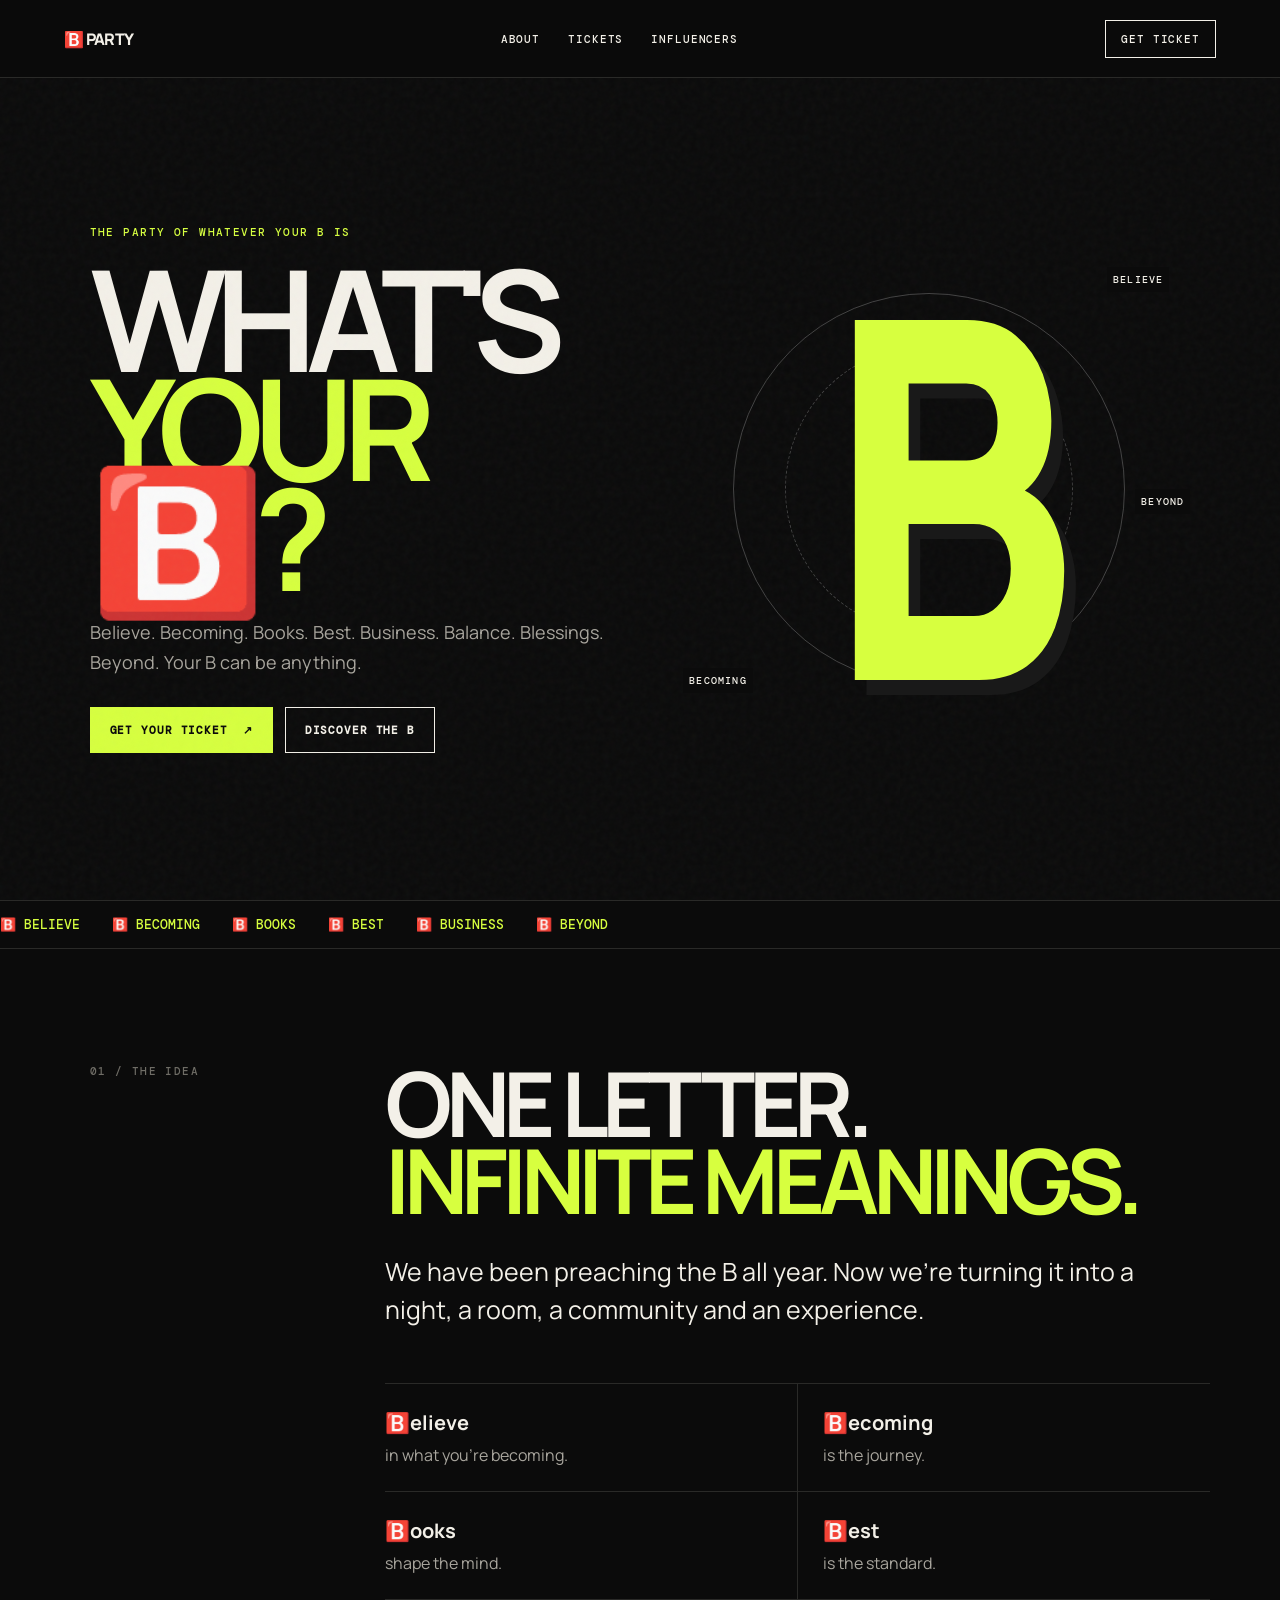
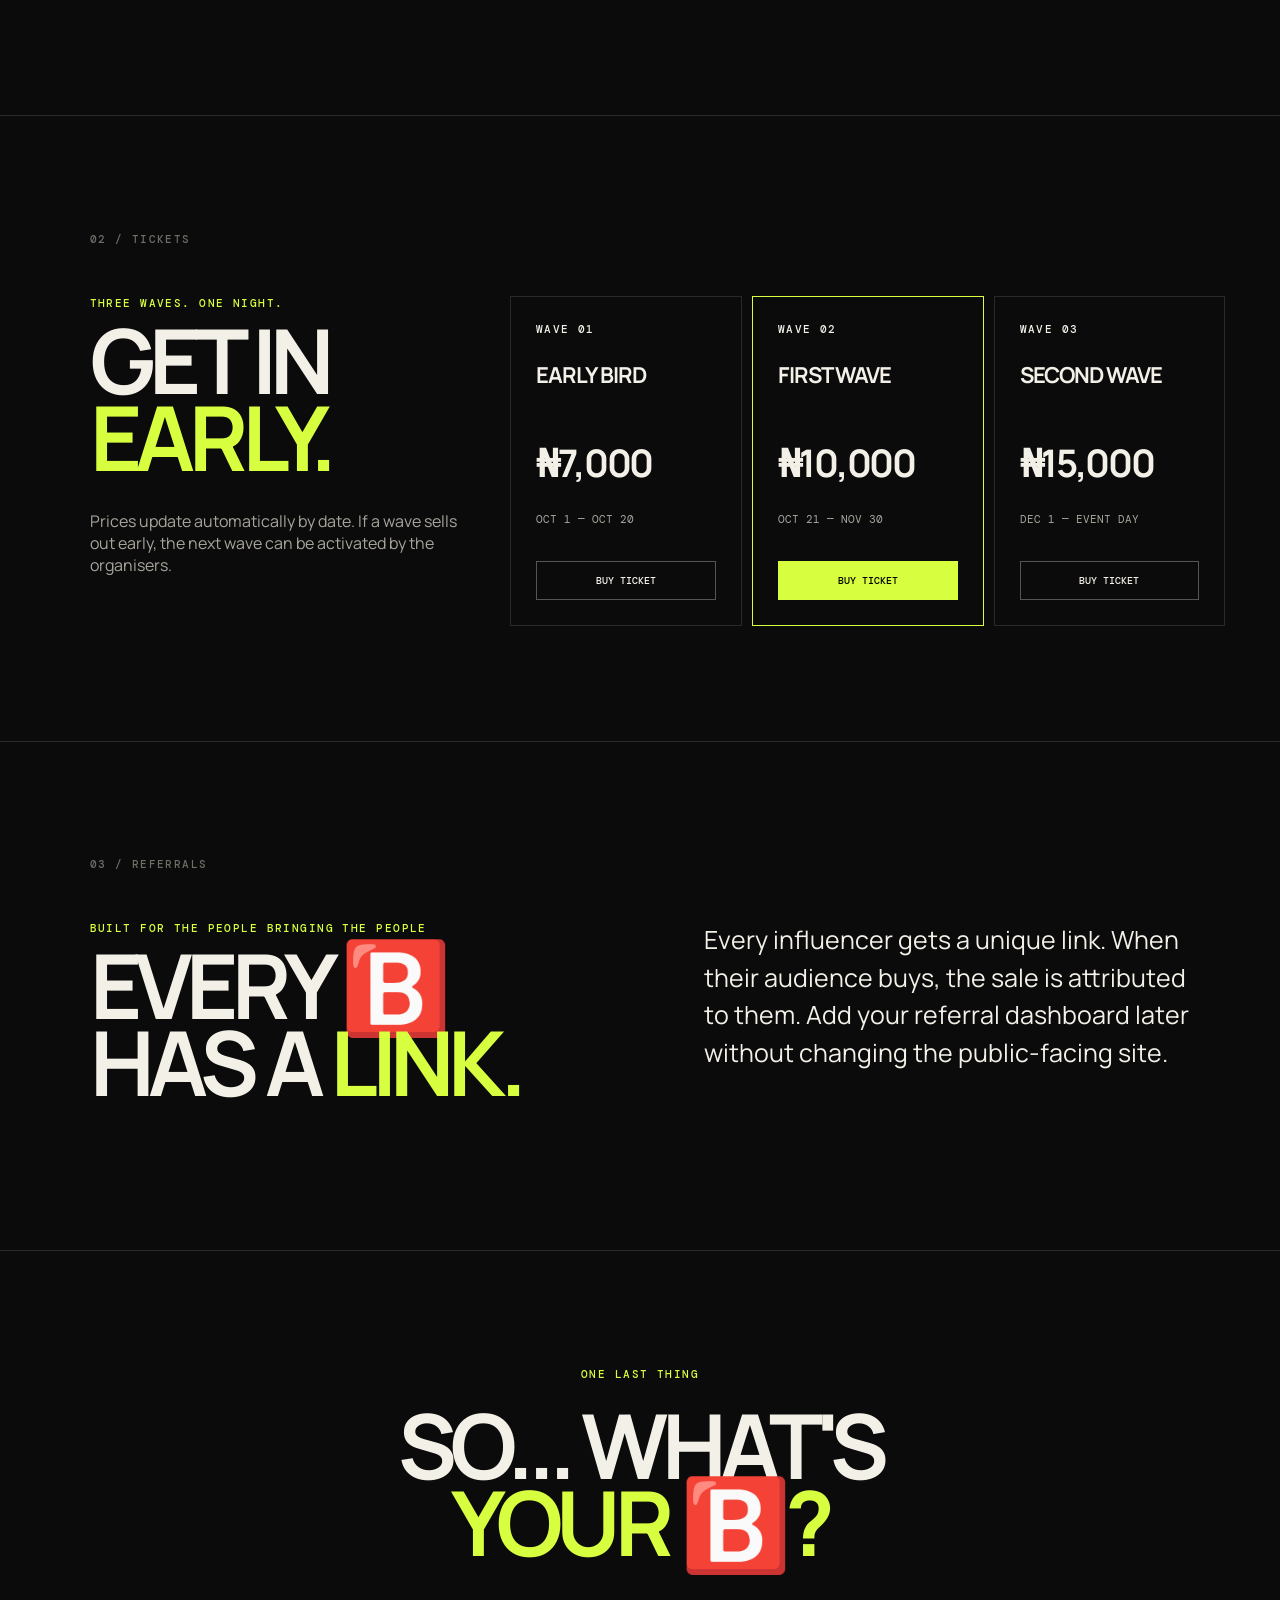
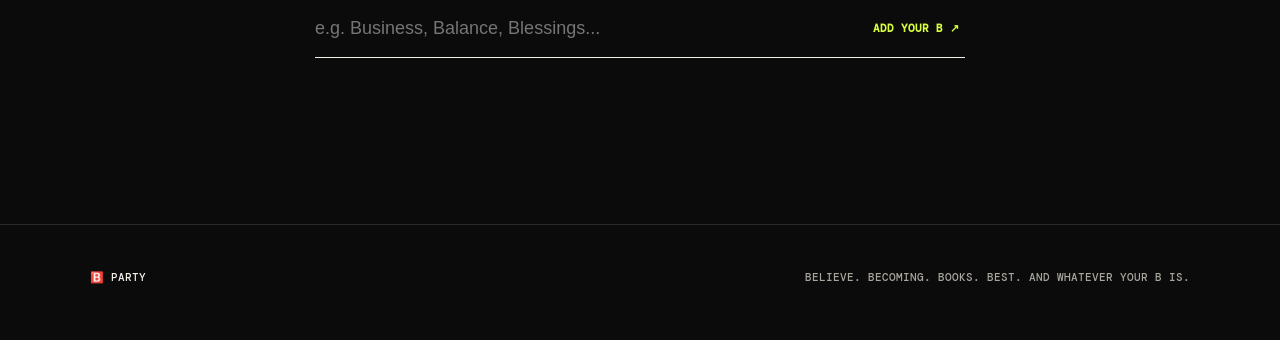
==== index.html @ b795b4f3 "Add files via upload" ====
<!doctype html>
<html lang="en">
<head>
  <meta charset="UTF-8" />
  <meta name="viewport" content="width=device-width, initial-scale=1.0" />
  <meta name="description" content="B Party — Believe. Becoming. Books. Best. Whatever your B is, this is your party." />
  <title>B PARTY — What's Your B?</title>
  <link rel="preconnect" href="https://fonts.googleapis.com">
  <link rel="preconnect" href="https://fonts.gstatic.com" crossorigin>
  <link href="https://fonts.googleapis.com/css2?family=DM+Mono:wght@400;500&family=Manrope:wght@400;500;600;700;800&display=swap" rel="stylesheet">
  <link rel="stylesheet" href="styles.css" />
</head>
<body>
  <div class="noise"></div>
  <header class="nav">
    <a class="brand" href="#top">🅱️ PARTY</a>
    <nav>
      <a href="#about">ABOUT</a>
      <a href="#tickets">TICKETS</a>
      <a href="#influencers">INFLUENCERS</a>
    </nav>
    <a class="nav-cta" href="#tickets">GET TICKET</a>
  </header>

  <main id="top">
    <section class="hero">
      <div class="hero-copy">
        <p class="eyebrow">THE PARTY OF WHATEVER YOUR B IS</p>
        <h1>WHAT'S<br><span>YOUR 🅱️?</span></h1>
        <p class="hero-text">Believe. Becoming. Books. Best. Business. Balance. Blessings. Beyond. Your B can be anything.</p>
        <div class="hero-actions">
          <a class="button primary" href="#tickets">GET YOUR TICKET <span>↗</span></a>
          <a class="button ghost" href="#about">DISCOVER THE B</a>
        </div>
      </div>
      <div class="hero-b">
        <div class="b-ring ring-one"></div><div class="b-ring ring-two"></div>
        <div class="giant-b">B</div>
        <div class="orbit orbit-one">BELIEVE</div>
        <div class="orbit orbit-two">BECOMING</div>
        <div class="orbit orbit-three">BEYOND</div>
      </div>
    </section>

    <section class="ticker"><div>🅱️ BELIEVE&nbsp;&nbsp;&nbsp; 🅱️ BECOMING&nbsp;&nbsp;&nbsp; 🅱️ BOOKS&nbsp;&nbsp;&nbsp; 🅱️ BEST&nbsp;&nbsp;&nbsp; 🅱️ BUSINESS&nbsp;&nbsp;&nbsp; 🅱️ BEYOND&nbsp;&nbsp;&nbsp;</div></section>

    <section class="about section" id="about">
      <div class="section-label">01 / THE IDEA</div>
      <div>
        <h2>ONE LETTER.<br><em>INFINITE MEANINGS.</em></h2>
        <p class="lead">We have been preaching the B all year. Now we're turning it into a night, a room, a community and an experience.</p>
        <div class="b-grid">
          <div><strong>🅱️elieve</strong><span>in what you're becoming.</span></div>
          <div><strong>🅱️ecoming</strong><span>is the journey.</span></div>
          <div><strong>🅱️ooks</strong><span>shape the mind.</span></div>
          <div><strong>🅱️est</strong><span>is the standard.</span></div>
        </div>
      </div>
    </section>

    <section class="tickets section" id="tickets">
      <div class="section-label">02 / TICKETS</div>
      <div class="ticket-wrap">
        <div>
          <p class="eyebrow">THREE WAVES. ONE NIGHT.</p>
          <h2>GET IN<br><em>EARLY.</em></h2>
          <p class="muted">Prices update automatically by date. If a wave sells out early, the next wave can be activated by the organisers.</p>
        </div>
        <div class="ticket-cards">
          <article class="ticket-card" data-wave="early">
            <span class="wave">WAVE 01</span><h3>EARLY BIRD</h3><div class="price">₦7,000</div><p>OCT 1 — OCT 20</p><button class="buy-btn" data-price="7000" data-type="Early Bird">BUY TICKET</button>
          </article>
          <article class="ticket-card active" data-wave="first">
            <span class="wave">WAVE 02</span><h3>FIRST WAVE</h3><div class="price">₦10,000</div><p>OCT 21 — NOV 30</p><button class="buy-btn" data-price="10000" data-type="First Wave">BUY TICKET</button>
          </article>
          <article class="ticket-card" data-wave="second">
            <span class="wave">WAVE 03</span><h3>SECOND WAVE</h3><div class="price">₦15,000</div><p>DEC 1 — EVENT DAY</p><button class="buy-btn" data-price="15000" data-type="Second Wave">BUY TICKET</button>
          </article>
        </div>
      </div>
    </section>

    <section class="referral section" id="influencers">
      <div class="section-label">03 / REFERRALS</div>
      <div class="referral-box">
        <div><p class="eyebrow">BUILT FOR THE PEOPLE BRINGING THE PEOPLE</p><h2>EVERY 🅱️<br>HAS A <em>LINK.</em></h2></div>
        <p class="lead">Every influencer gets a unique link. When their audience buys, the sale is attributed to them. Add your referral dashboard later without changing the public-facing site.</p>
      </div>
    </section>

    <section class="question section">
      <p class="eyebrow">ONE LAST THING</p>
      <h2>SO... WHAT'S<br><em>YOUR 🅱️?</em></h2>
      <div class="b-input"><input id="yourB" maxlength="40" placeholder="e.g. Business, Balance, Blessings..." /><button id="saveB">ADD YOUR B ↗</button></div>
      <p id="bSaved" class="saved"></p>
    </section>
  </main>

  <footer><div>🅱️ PARTY</div><p>BELIEVE. BECOMING. BOOKS. BEST. AND WHATEVER YOUR B IS.</p></footer>

  <dialog id="checkoutModal">
    <form method="dialog" id="checkoutForm">
      <button class="close" value="cancel">×</button>
      <p class="eyebrow">YOUR TICKET</p><h2 id="selectedType">FIRST WAVE</h2><div class="modal-price" id="selectedPrice">₦10,000</div>
      <label>FULL NAME<input id="buyerName" required /></label>
      <label>EMAIL<input id="buyerEmail" type="email" required /></label>
      <label>PHONE<input id="buyerPhone" required /></label>
      <label>QUANTITY<input id="quantity" type="number" min="1" max="10" value="1" required /></label>
      <button class="button primary pay" type="submit">CONTINUE TO PAYSTACK ↗</button>
      <small>Payments are processed securely by Paystack. Replace the public key in <code>script.js</code> before going live.</small>
    </form>
  </dialog>

  <script src="https://js.paystack.co/v2/inline.js"></script>
  <script src="config.js"></script>
<script src="script.js"></script>
</body>
</html>
---- styles.css ----
:root{--bg:#0b0b0b;--fg:#f3f0e8;--muted:#a8a59d;--line:#2a2a28;--accent:#d7ff3f;--paper:#ece8dc}*{box-sizing:border-box}html{scroll-behavior:smooth}body{margin:0;background:var(--bg);color:var(--fg);font-family:Manrope,Arial,sans-serif}.noise{position:fixed;inset:0;pointer-events:none;opacity:.035;background-image:url("data:image/svg+xml,%3Csvg viewBox='0 0 180 180' xmlns='http://www.w3.org/2000/svg'%3E%3Cfilter id='n'%3E%3CfeTurbulence type='fractalNoise' baseFrequency='.8' numOctaves='4' stitchTiles='stitch'/%3E%3C/filter%3E%3Crect width='100%25' height='100%25' filter='url(%23n)'/%3E%3C/svg%3E")}.nav{height:78px;border-bottom:1px solid var(--line);display:flex;align-items:center;justify-content:space-between;padding:0 5vw;position:sticky;top:0;background:rgba(11,11,11,.9);backdrop-filter:blur(12px);z-index:20}.brand{font-weight:800;color:var(--fg);text-decoration:none;letter-spacing:-.04em}.nav nav{display:flex;gap:28px}.nav nav a,.nav-cta{font:500 11px 'DM Mono',monospace;color:var(--fg);text-decoration:none;letter-spacing:.08em}.nav-cta{border:1px solid var(--fg);padding:11px 15px}.hero{min-height:calc(100vh - 78px);display:grid;grid-template-columns:1.05fr .95fr;align-items:center;padding:6vw 7vw;overflow:hidden}.eyebrow,.section-label,.wave{font:500 11px 'DM Mono',monospace;letter-spacing:.13em}.eyebrow{color:var(--accent)}h1,h2,h3,p{margin-top:0}h1{font-size:clamp(70px,11vw,180px);line-height:.78;letter-spacing:-.08em;margin:25px 0}.hero h1 span,h2 em{font-style:normal;color:var(--accent)}.hero-text{max-width:560px;color:var(--muted);font-size:18px;line-height:1.65}.hero-actions{display:flex;gap:12px;margin-top:30px}.button{display:inline-flex;justify-content:center;align-items:center;gap:15px;padding:15px 19px;text-decoration:none;border:1px solid var(--fg);font:600 11px 'DM Mono',monospace;letter-spacing:.08em;cursor:pointer}.primary{background:var(--accent);color:#090909;border-color:var(--accent)}.ghost{color:var(--fg)}.hero-b{height:600px;position:relative;display:grid;place-items:center}.giant-b{font-size:min(45vw,500px);font-weight:800;line-height:1;letter-spacing:-.12em;color:var(--accent);transform:scaleX(.78);text-shadow:15px 15px 0 #191919}.b-ring{position:absolute;border:1px solid #444;border-radius:50%;width:75%;aspect-ratio:1}.ring-two{width:55%;border-style:dashed}.orbit{position:absolute;font:500 10px 'DM Mono',monospace;letter-spacing:.12em;background:var(--bg);padding:6px}.orbit-one{top:13%;right:4%}.orbit-two{bottom:16%;left:3%}.orbit-three{top:50%;right:0}.ticker{overflow:hidden;border-block:1px solid var(--line);white-space:nowrap;padding:15px 0;color:var(--accent);font:500 13px 'DM Mono',monospace}.ticker div{display:inline-block;animation:marquee 22s linear infinite}@keyframes marquee{to{transform:translateX(-50%)}}.section{padding:9vw 7vw;border-bottom:1px solid var(--line)}.section-label{color:#6f6d66}.about{display:grid;grid-template-columns:25% 75%;gap:20px}.about h2,.ticket-wrap h2,.referral h2,.question h2{font-size:clamp(48px,7vw,105px);line-height:.86;letter-spacing:-.07em;margin:0 0 35px}.lead{font-size:clamp(18px,2vw,25px);line-height:1.5;max-width:780px}.b-grid{display:grid;grid-template-columns:repeat(2,1fr);border-top:1px solid var(--line);margin-top:55px}.b-grid div{padding:25px 0;border-bottom:1px solid var(--line);display:flex;flex-direction:column;gap:8px}.b-grid div:nth-child(odd){border-right:1px solid var(--line);padding-right:25px}.b-grid div:nth-child(even){padding-left:25px}.b-grid strong{font-size:20px}.b-grid span,.muted{color:var(--muted)}.ticket-wrap{display:grid;grid-template-columns:35% 65%;gap:35px;margin-top:50px}.ticket-cards{display:grid;grid-template-columns:repeat(3,1fr);gap:10px}.ticket-card{border:1px solid var(--line);padding:25px;min-height:330px;display:flex;flex-direction:column;justify-content:space-between}.ticket-card.active{border-color:var(--accent)}.ticket-card h3{font-size:22px;letter-spacing:-.04em}.price{font-size:38px;font-weight:700;letter-spacing:-.06em}.ticket-card p{color:var(--muted);font:11px 'DM Mono',monospace}.buy-btn{background:transparent;color:var(--fg);border:1px solid #555;padding:12px;cursor:pointer;font:500 10px 'DM Mono',monospace}.ticket-card.active .buy-btn{background:var(--accent);color:#000;border-color:var(--accent)}.referral-box{display:grid;grid-template-columns:1fr 1fr;gap:10vw;margin-top:50px}.question{text-align:center}.question h2{margin-top:25px}.b-input{display:flex;max-width:650px;margin:40px auto 0;border-bottom:1px solid var(--fg)}.b-input input{flex:1;background:transparent;border:0;color:var(--fg);padding:18px 0;font-size:18px;outline:0}.b-input button{background:none;border:0;color:var(--accent);font:600 11px 'DM Mono',monospace;cursor:pointer}.saved{color:var(--accent);min-height:20px;margin-top:15px}footer{padding:45px 7vw;display:flex;justify-content:space-between;font:500 11px 'DM Mono',monospace;color:var(--muted)}footer div{color:var(--fg)}dialog{background:#111;color:var(--fg);border:1px solid #444;width:min(500px,92vw);padding:0}dialog::backdrop{background:rgba(0,0,0,.8)}dialog form{padding:35px;display:flex;flex-direction:column;gap:15px;position:relative}dialog h2{font-size:35px;margin:0}.modal-price{color:var(--accent);font-size:30px;font-weight:700;margin-bottom:10px}label{font:500 10px 'DM Mono',monospace;display:flex;flex-direction:column;gap:7px;color:var(--muted)}label input{background:#181818;border:1px solid #333;color:var(--fg);padding:13px;font:14px Manrope}.close{position:absolute;right:15px;top:12px;background:none;border:0;color:var(--fg);font-size:28px;cursor:pointer}.pay{width:100%;margin-top:5px}small{color:#777;line-height:1.5}code{color:#aaa}@media(max-width:900px){.nav nav{display:none}.hero{grid-template-columns:1fr;padding-top:10vw}.hero-b{height:400px;order:-1}.giant-b{font-size:300px}.about,.ticket-wrap,.referral-box{grid-template-columns:1fr}.ticket-cards{grid-template-columns:1fr}.ticket-card{min-height:250px}.section{padding:18vw 7vw}.b-grid{grid-template-columns:1fr}.b-grid div:nth-child(odd){border-right:0;padding-right:0}.b-grid div:nth-child(even){padding-left:0}.b-input{flex-direction:column;border-bottom:0;gap:10px}.b-input input{border-bottom:1px solid var(--fg)}footer{flex-direction:column;gap:15px}}
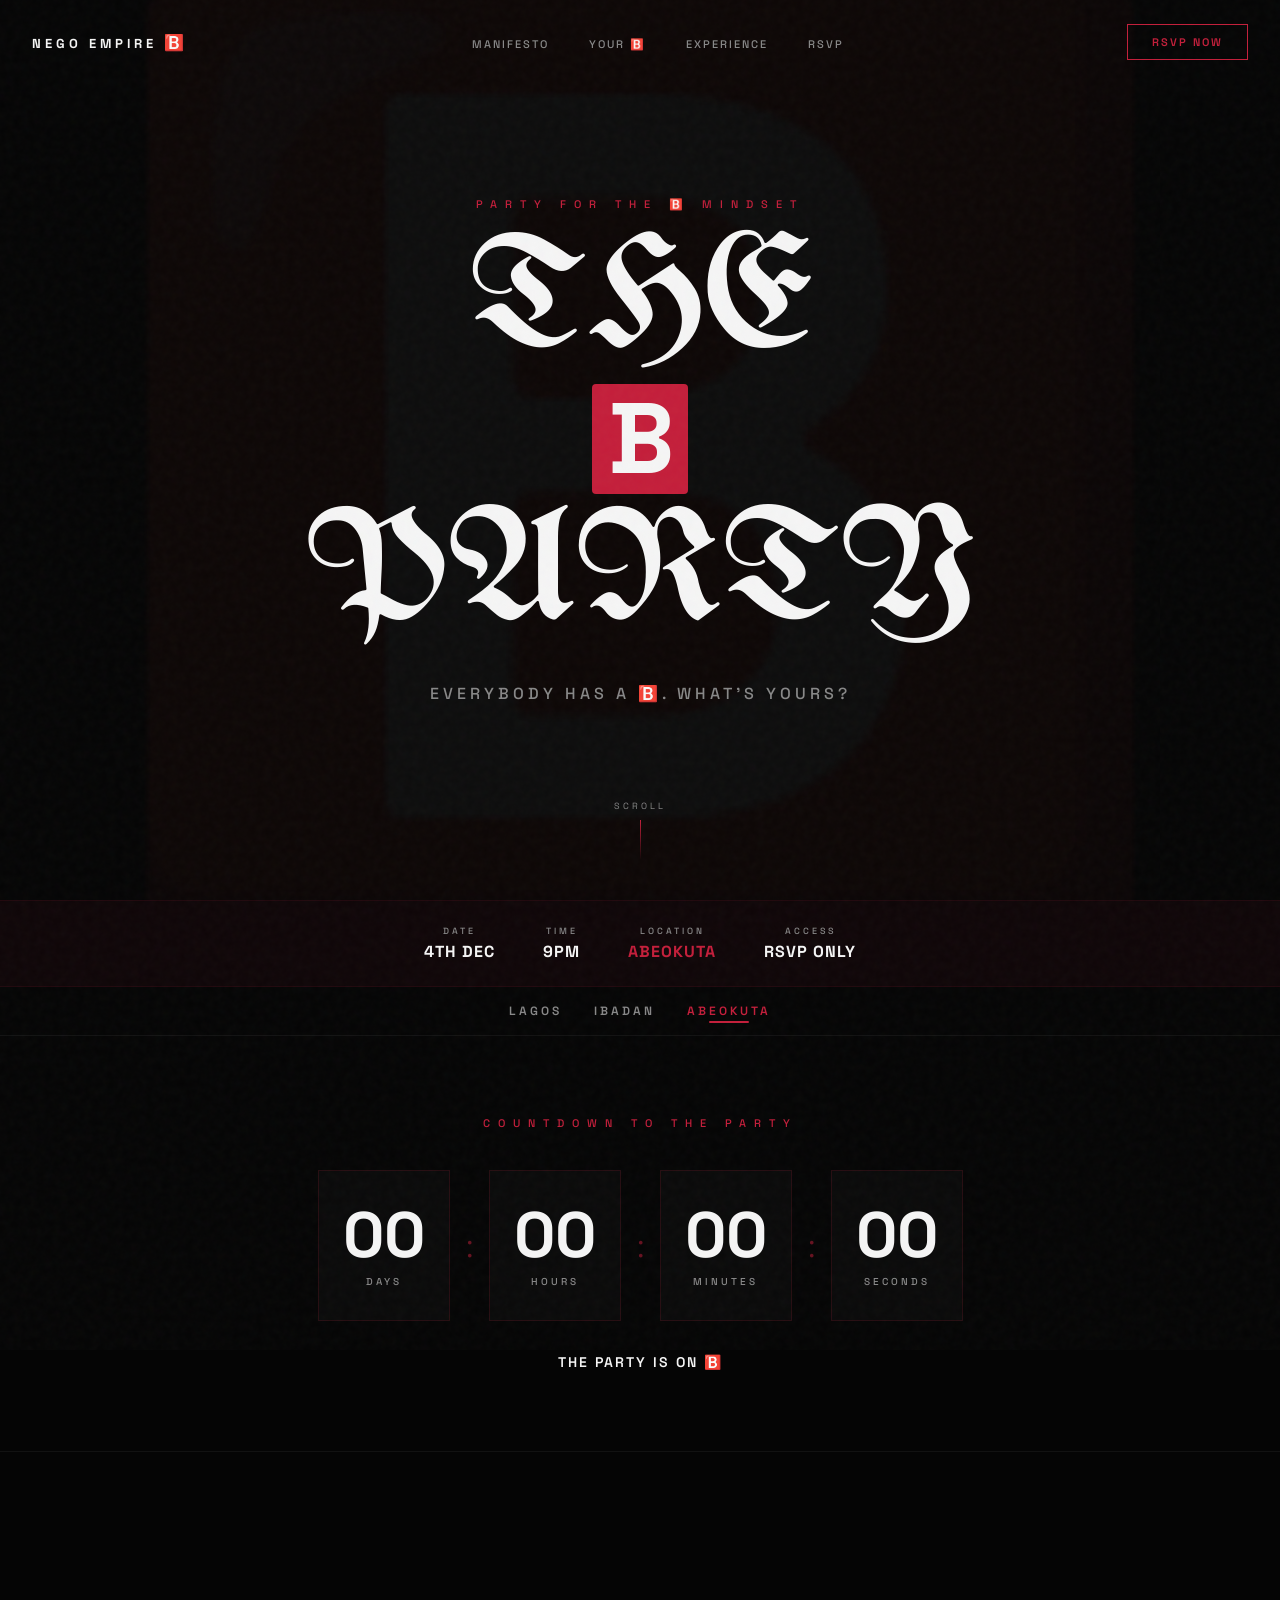
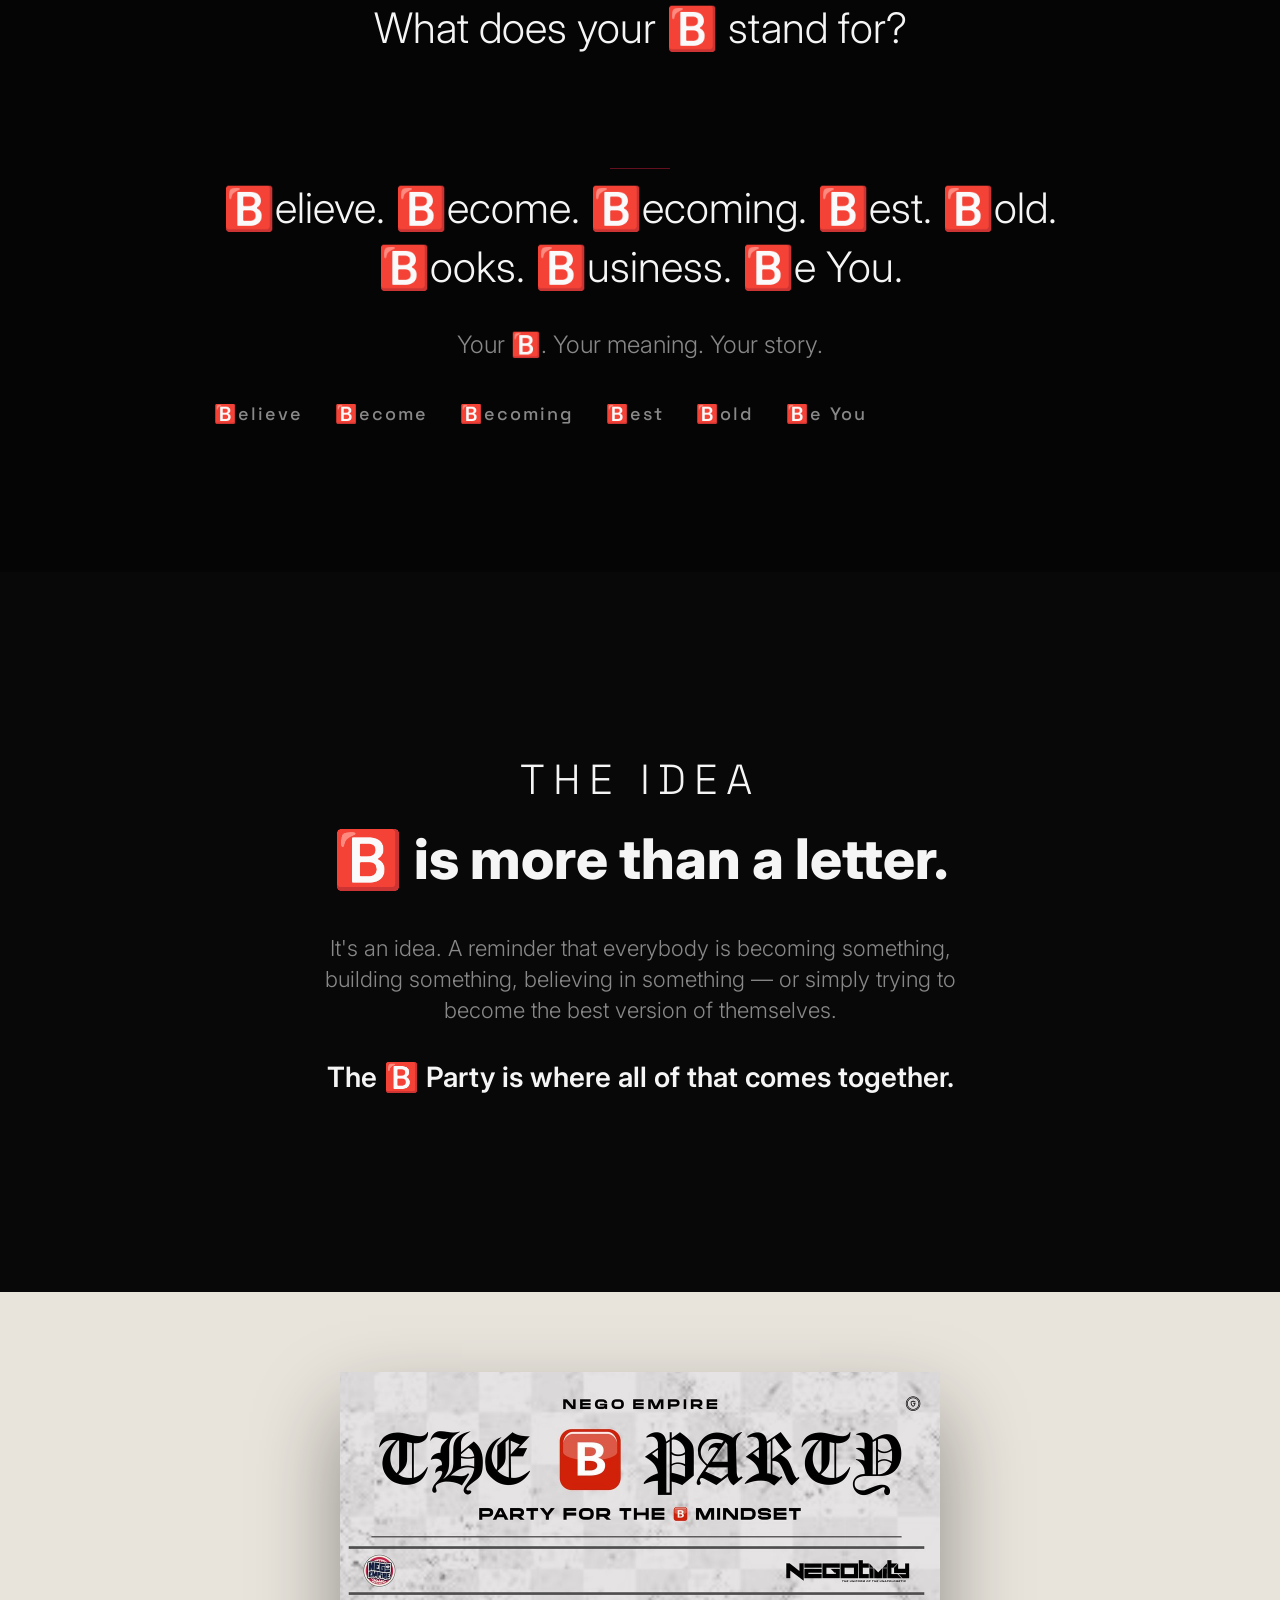
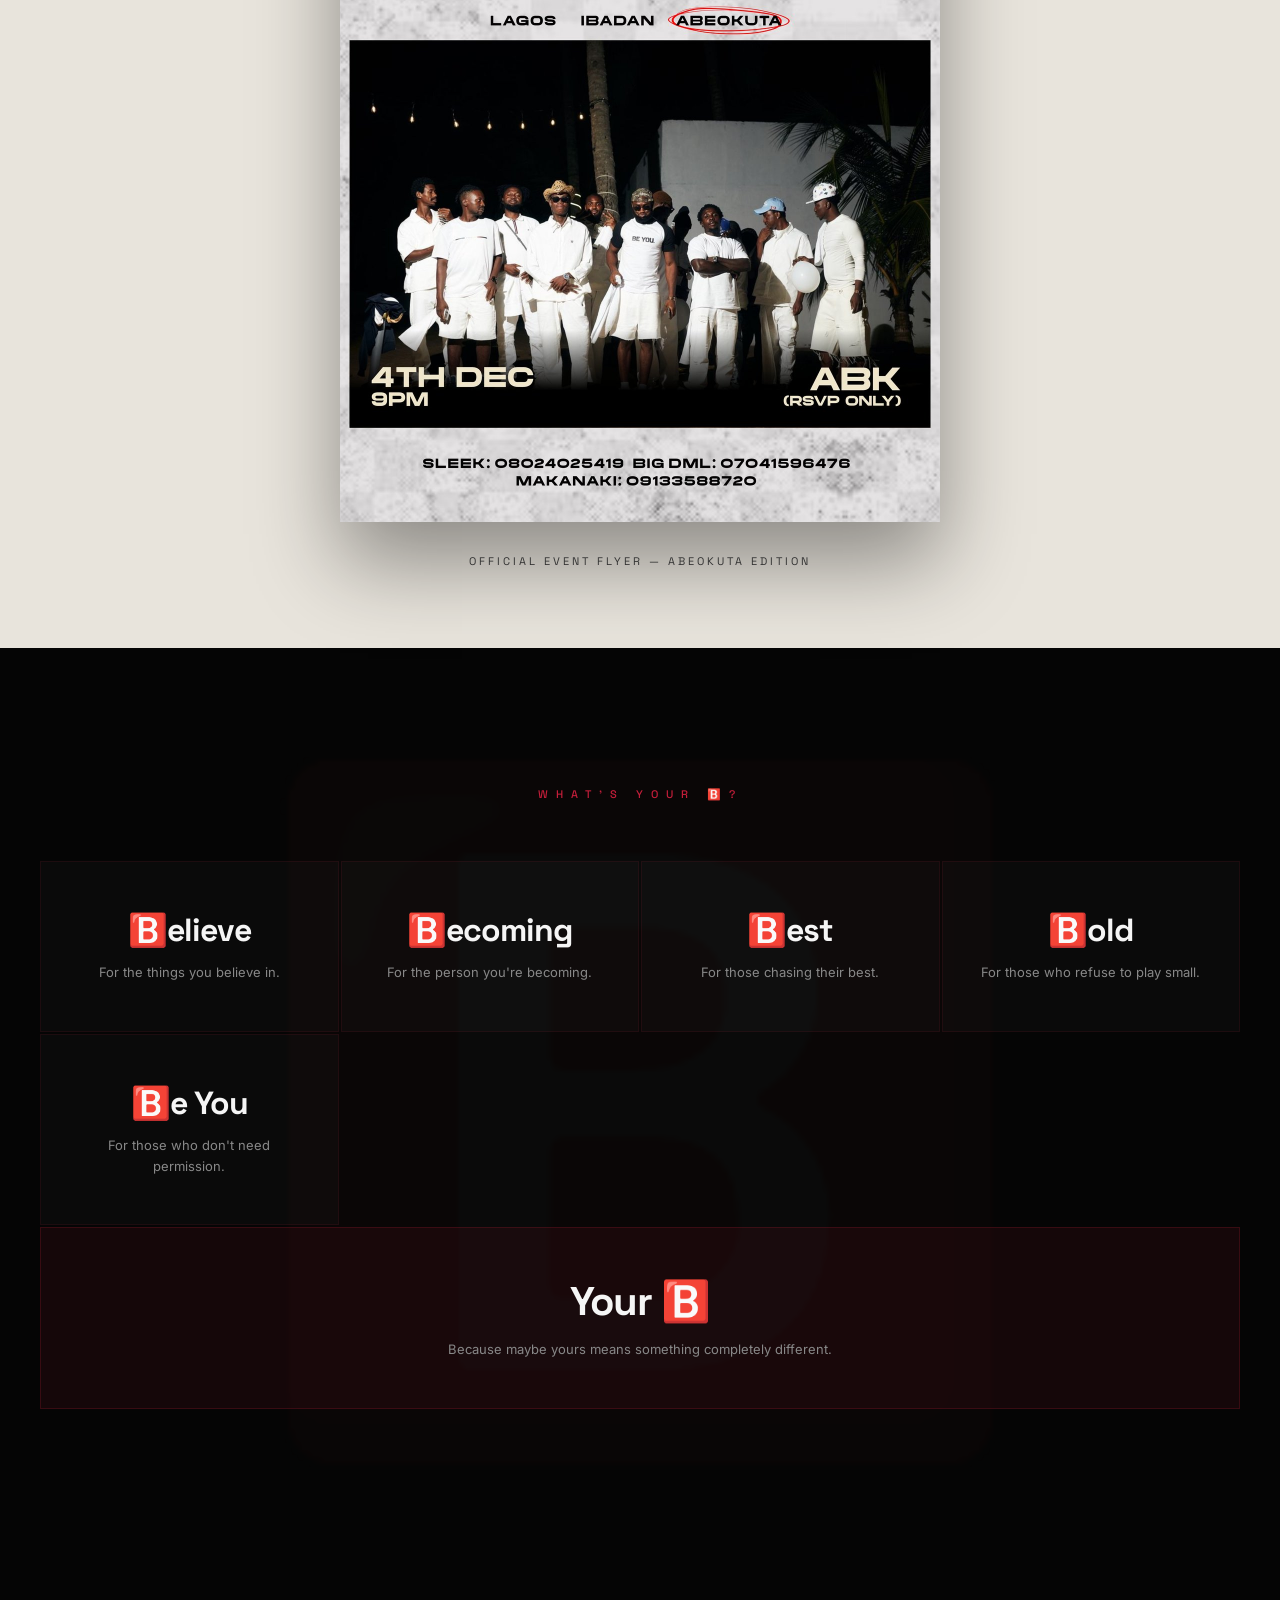
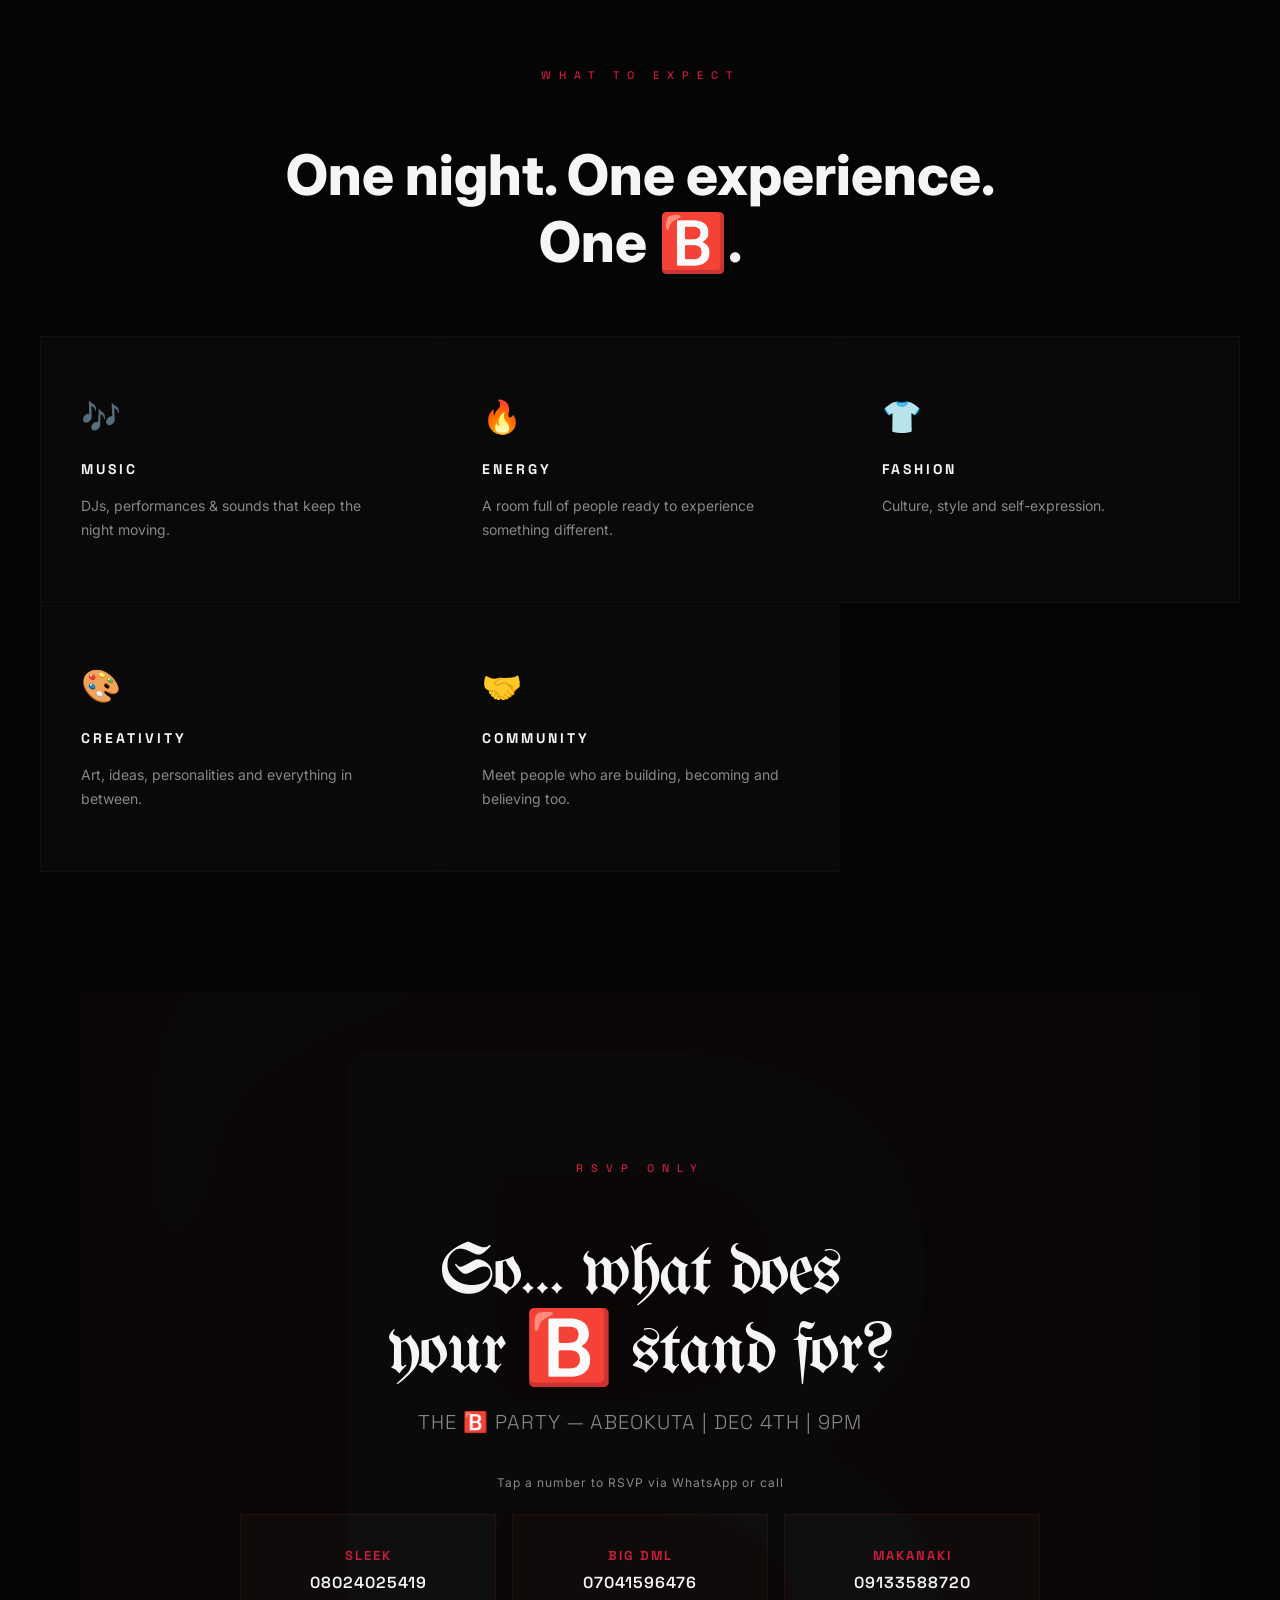
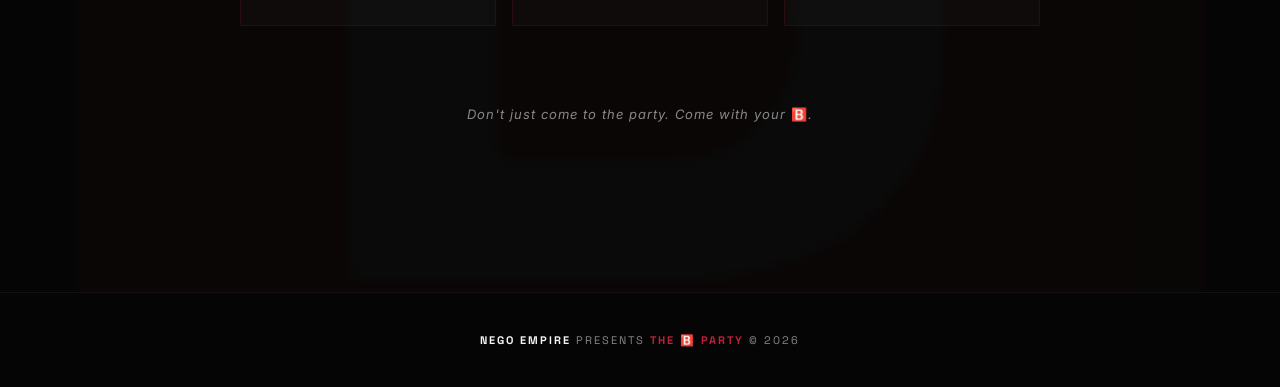
==== commit 8859e0d0: "Update print statement from 'Hello' to 'Goodbye'" ====
--- a/index.html
+++ b/index.html
@@ -1,118 +1,1148 @@
-<!doctype html>
+<!DOCTYPE html>
 <html lang="en">
 <head>
-  <meta charset="UTF-8" />
-  <meta name="viewport" content="width=device-width, initial-scale=1.0" />
-  <meta name="description" content="B Party — Believe. Becoming. Books. Best. Whatever your B is, this is your party." />
-  <title>B PARTY — What's Your B?</title>
-  <link rel="preconnect" href="https://fonts.googleapis.com">
-  <link rel="preconnect" href="https://fonts.gstatic.com" crossorigin>
-  <link href="https://fonts.googleapis.com/css2?family=DM+Mono:wght@400;500&family=Manrope:wght@400;500;600;700;800&display=swap" rel="stylesheet">
-  <link rel="stylesheet" href="styles.css" />
+<meta charset="UTF-8">
+<meta name="viewport" content="width=device-width, initial-scale=1.0">
+<title>THE 🅱️ PARTY — Abeokuta | Dec 4th</title>
+<link rel="preconnect" href="https://fonts.googleapis.com">
+<link rel="preconnect" href="https://fonts.gstatic.com" crossorigin>
+<link href="https://fonts.googleapis.com/css2?family=Inter:wght@300;400;500;600;700;800;900&family=Space+Grotesk:wght@400;500;600;700&family=UnifrakturMaguntia&display=swap" rel="stylesheet">
+<style>
+  :root {
+    --black: #050505;
+    --dark: #0a0a0a;
+    --red: #C41E3A;
+    --red-glow: rgba(196, 30, 58, 0.15);
+    --cream: #E8E4DC;
+    --white: #F5F5F5;
+    --gray: #888888;
+    --gray-dark: #333333;
+    --gold: #C9A96E;
+  }
+
+  * { margin: 0; padding: 0; box-sizing: border-box; }
+  html { scroll-behavior: smooth; }
+
+  body {
+    font-family: 'Inter', -apple-system, BlinkMacSystemFont, sans-serif;
+    background: var(--black);
+    color: var(--white);
+    overflow-x: hidden;
+    -webkit-font-smoothing: antialiased;
+  }
+
+  ::-webkit-scrollbar { width: 4px; }
+  ::-webkit-scrollbar-track { background: var(--black); }
+  ::-webkit-scrollbar-thumb { background: var(--red); border-radius: 2px; }
+
+  .gold { color: var(--gold); }
+  .red { color: var(--red); }
+  .text-center { text-align: center; }
+
+  /* Animations */
+  @keyframes fadeUp {
+    from { opacity: 0; transform: translateY(60px); }
+    to { opacity: 1; transform: translateY(0); }
+  }
+  @keyframes fadeIn {
+    from { opacity: 0; }
+    to { opacity: 1; }
+  }
+  @keyframes scaleIn {
+    from { opacity: 0; transform: scale(0.9); }
+    to { opacity: 1; transform: scale(1); }
+  }
+  @keyframes float {
+    0%, 100% { transform: translateY(0); }
+    50% { transform: translateY(-15px); }
+  }
+  @keyframes pulse {
+    0%, 100% { opacity: 0.4; }
+    50% { opacity: 0.9; }
+  }
+  @keyframes grain {
+    0%, 100% { transform: translate(0, 0); }
+    10% { transform: translate(-5%, -10%); }
+    20% { transform: translate(-15%, 5%); }
+    30% { transform: translate(7%, -25%); }
+    40% { transform: translate(-5%, 25%); }
+    50% { transform: translate(-15%, 10%); }
+    60% { transform: translate(15%, 0%); }
+    70% { transform: translate(0%, 15%); }
+    80% { transform: translate(3%, 35%); }
+    90% { transform: translate(-10%, 10%); }
+  }
+  @keyframes glow {
+    0%, 100% { box-shadow: 0 0 20px rgba(196, 30, 58, 0.2); }
+    50% { box-shadow: 0 0 40px rgba(196, 30, 58, 0.4); }
+  }
+  @keyframes tick {
+    0% { transform: translateY(0); opacity: 1; }
+    50% { transform: translateY(-4px); opacity: 0.7; }
+    100% { transform: translateY(0); opacity: 1; }
+  }
+
+  .reveal {
+    opacity: 0;
+    transform: translateY(50px);
+    transition: all 1s cubic-bezier(0.16, 1, 0.3, 1);
+  }
+  .reveal.active {
+    opacity: 1;
+    transform: translateY(0);
+  }
+  .reveal-delay-1 { transition-delay: 0.1s; }
+  .reveal-delay-2 { transition-delay: 0.2s; }
+  .reveal-delay-3 { transition-delay: 0.3s; }
+  .reveal-delay-4 { transition-delay: 0.4s; }
+  .reveal-delay-5 { transition-delay: 0.5s; }
+
+  /* Grain */
+  .grain {
+    position: fixed;
+    top: -50%; left: -50%; right: -50%; bottom: -50%;
+    width: 200%; height: 200%;
+    background: transparent url("data:image/svg+xml,%3Csvg viewBox='0 0 256 256' xmlns='http://www.w3.org/2000/svg'%3E%3Cfilter id='noise'%3E%3CfeTurbulence type='fractalNoise' baseFrequency='0.9' numOctaves='4' stitchTiles='stitch'/%3E%3C/filter%3E%3Crect width='100%25' height='100%25' filter='url(%23noise)' opacity='0.03'/%3E%3C/svg%3E");
+    animation: grain 8s steps(10) infinite;
+    pointer-events: none;
+    z-index: 9999;
+  }
+
+  /* Typography */
+  .font-blackletter {
+    font-family: 'UnifrakturMaguntia', serif;
+    font-weight: 400;
+  }
+  .font-grotesk {
+    font-family: 'Space Grotesk', sans-serif;
+  }
+
+  /* Nav */
+  nav {
+    position: fixed;
+    top: 0; left: 0; right: 0;
+    z-index: 100;
+    padding: 24px 32px;
+    display: flex;
+    justify-content: space-between;
+    align-items: center;
+    transition: all 0.4s ease;
+  }
+  nav.scrolled {
+    background: rgba(5, 5, 5, 0.9);
+    backdrop-filter: blur(20px);
+    -webkit-backdrop-filter: blur(20px);
+    padding: 16px 32px;
+  }
+  .nav-logo {
+    font-family: 'Space Grotesk', sans-serif;
+    font-size: 13px;
+    font-weight: 700;
+    letter-spacing: 4px;
+    color: var(--white);
+    text-decoration: none;
+  }
+  .nav-logo span {
+    color: var(--red);
+    font-size: 16px;
+  }
+  .nav-links {
+    display: flex;
+    gap: 40px;
+    list-style: none;
+  }
+  .nav-links a {
+    color: var(--gray);
+    text-decoration: none;
+    font-size: 11px;
+    font-weight: 500;
+    letter-spacing: 2px;
+    text-transform: uppercase;
+    transition: color 0.3s ease;
+    position: relative;
+    font-family: 'Space Grotesk', sans-serif;
+  }
+  .nav-links a::after {
+    content: '';
+    position: absolute;
+    bottom: -4px; left: 0;
+    width: 0; height: 1px;
+    background: var(--red);
+    transition: width 0.3s ease;
+  }
+  .nav-links a:hover { color: var(--white); }
+  .nav-links a:hover::after { width: 100%; }
+  .nav-cta {
+    background: transparent;
+    border: 1px solid var(--red);
+    color: var(--red);
+    padding: 10px 24px;
+    font-size: 11px;
+    font-weight: 600;
+    letter-spacing: 2px;
+    text-transform: uppercase;
+    cursor: pointer;
+    transition: all 0.3s ease;
+    text-decoration: none;
+    font-family: 'Space Grotesk', sans-serif;
+  }
+  .nav-cta:hover {
+    background: var(--red);
+    color: var(--white);
+  }
+
+  .menu-toggle {
+    display: none;
+    flex-direction: column;
+    gap: 5px;
+    cursor: pointer;
+    z-index: 101;
+  }
+  .menu-toggle span {
+    width: 24px; height: 1px;
+    background: var(--white);
+    transition: all 0.3s ease;
+  }
+  .menu-toggle.active span:nth-child(1) { transform: rotate(45deg) translate(4px, 4px); }
+  .menu-toggle.active span:nth-child(2) { opacity: 0; }
+  .menu-toggle.active span:nth-child(3) { transform: rotate(-45deg) translate(4px, -4px); }
+  .mobile-menu {
+    position: fixed;
+    top: 0; left: 0; right: 0; bottom: 0;
+    background: var(--black);
+    z-index: 99;
+    display: flex;
+    flex-direction: column;
+    justify-content: center;
+    align-items: center;
+    gap: 32px;
+    opacity: 0;
+    pointer-events: none;
+    transition: opacity 0.4s ease;
+  }
+  .mobile-menu.active {
+    opacity: 1;
+    pointer-events: all;
+  }
+  .mobile-menu a {
+    color: var(--white);
+    text-decoration: none;
+    font-size: 24px;
+    font-weight: 700;
+    letter-spacing: 4px;
+    text-transform: uppercase;
+    font-family: 'Space Grotesk', sans-serif;
+  }
+
+  /* Sections */
+  section { position: relative; width: 100%; }
+
+  /* HERO */
+  .hero {
+    min-height: 100vh;
+    display: flex;
+    flex-direction: column;
+    justify-content: center;
+    align-items: center;
+    text-align: center;
+    padding: 0 24px;
+    position: relative;
+    overflow: hidden;
+  }
+  .hero-bg-b {
+    position: absolute;
+    font-size: 70vw;
+    font-weight: 900;
+    color: rgba(196, 30, 58, 0.03);
+    line-height: 1;
+    user-select: none;
+    pointer-events: none;
+    animation: float 6s ease-in-out infinite;
+    font-family: 'Space Grotesk', sans-serif;
+  }
+  .hero-label {
+    font-family: 'Space Grotesk', sans-serif;
+    font-size: 11px;
+    font-weight: 500;
+    letter-spacing: 8px;
+    text-transform: uppercase;
+    color: var(--red);
+    margin-bottom: 24px;
+    animation: fadeUp 1s ease forwards;
+    animation-delay: 0.2s;
+    opacity: 0;
+  }
+  .hero-title {
+    font-size: clamp(56px, 14vw, 160px);
+    font-weight: 400;
+    line-height: 0.85;
+    letter-spacing: -2px;
+    margin-bottom: 8px;
+    animation: fadeUp 1s ease forwards;
+    animation-delay: 0.4s;
+    opacity: 0;
+  }
+  .hero-title .b-letter {
+    display: inline-block;
+    background: var(--red);
+    color: var(--white);
+    font-family: 'Space Grotesk', sans-serif;
+    font-weight: 700;
+    font-size: clamp(48px, 10vw, 100px);
+    padding: 0 16px;
+    line-height: 1.1;
+    border-radius: 4px;
+    animation: scaleIn 1.2s ease forwards, glow 3s ease-in-out infinite;
+    animation-delay: 0.6s, 1.5s;
+    opacity: 0;
+    vertical-align: middle;
+    margin: 0 8px;
+  }
+  .hero-sub {
+    font-family: 'Space Grotesk', sans-serif;
+    font-size: clamp(12px, 1.8vw, 16px);
+    font-weight: 500;
+    color: var(--gray);
+    margin-top: 32px;
+    letter-spacing: 4px;
+    text-transform: uppercase;
+    animation: fadeUp 1s ease forwards;
+    animation-delay: 0.9s;
+    opacity: 0;
+  }
+  .hero-scroll {
+    position: absolute;
+    bottom: 40px;
+    left: 50%;
+    transform: translateX(-50%);
+    display: flex;
+    flex-direction: column;
+    align-items: center;
+    gap: 8px;
+    animation: fadeIn 1s ease forwards;
+    animation-delay: 1.5s;
+    opacity: 0;
+  }
+  .hero-scroll span {
+    font-size: 9px;
+    letter-spacing: 3px;
+    text-transform: uppercase;
+    color: var(--gray);
+    font-family: 'Space Grotesk', sans-serif;
+  }
+  .hero-scroll-line {
+    width: 1px;
+    height: 40px;
+    background: linear-gradient(to bottom, var(--red), transparent);
+    animation: pulse 2s ease-in-out infinite;
+  }
+
+  /* COUNTDOWN */
+  .countdown-section {
+    padding: 80px 24px;
+    display: flex;
+    flex-direction: column;
+    align-items: center;
+    border-top: 1px solid rgba(255,255,255,0.05);
+    border-bottom: 1px solid rgba(255,255,255,0.05);
+  }
+  .countdown-label {
+    font-family: 'Space Grotesk', sans-serif;
+    font-size: 11px;
+    font-weight: 500;
+    letter-spacing: 8px;
+    text-transform: uppercase;
+    color: var(--red);
+    margin-bottom: 40px;
+  }
+  .countdown {
+    display: flex;
+    gap: 16px;
+    justify-content: center;
+    flex-wrap: wrap;
+  }
+  .countdown-box {
+    background: rgba(255,255,255,0.02);
+    border: 1px solid rgba(196, 30, 58, 0.15);
+    padding: 32px 24px;
+    min-width: 100px;
+    text-align: center;
+    transition: all 0.3s ease;
+  }
+  .countdown-box:hover {
+    border-color: rgba(196, 30, 58, 0.4);
+    background: rgba(196, 30, 58, 0.05);
+  }
+  .countdown-box .num {
+    font-family: 'Space Grotesk', sans-serif;
+    font-size: clamp(36px, 6vw, 64px);
+    font-weight: 700;
+    color: var(--white);
+    line-height: 1;
+    display: block;
+  }
+  .countdown-box .label {
+    font-family: 'Space Grotesk', sans-serif;
+    font-size: 10px;
+    font-weight: 500;
+    letter-spacing: 3px;
+    text-transform: uppercase;
+    color: var(--gray);
+    margin-top: 8px;
+    display: block;
+  }
+  .countdown-sep {
+    font-family: 'Space Grotesk', sans-serif;
+    font-size: 32px;
+    font-weight: 300;
+    color: var(--red);
+    align-self: center;
+    opacity: 0.5;
+  }
+  .countdown-date {
+    margin-top: 32px;
+    font-family: 'Space Grotesk', sans-serif;
+    font-size: 14px;
+    color: var(--gray);
+    letter-spacing: 2px;
+    text-transform: uppercase;
+  }
+  .countdown-date strong {
+    color: var(--white);
+    font-weight: 600;
+  }
+
+  /* EVENT DETAILS BAR */
+  .event-bar {
+    display: flex;
+    justify-content: center;
+    align-items: center;
+    gap: 48px;
+    padding: 24px;
+    background: rgba(196, 30, 58, 0.05);
+    border-top: 1px solid rgba(196, 30, 58, 0.1);
+    border-bottom: 1px solid rgba(196, 30, 58, 0.1);
+    flex-wrap: wrap;
+  }
+  .event-bar-item {
+    text-align: center;
+  }
+  .event-bar-item .eb-label {
+    font-family: 'Space Grotesk', sans-serif;
+    font-size: 9px;
+    font-weight: 500;
+    letter-spacing: 3px;
+    text-transform: uppercase;
+    color: var(--gray);
+    margin-bottom: 4px;
+  }
+  .event-bar-item .eb-value {
+    font-family: 'Space Grotesk', sans-serif;
+    font-size: 16px;
+    font-weight: 700;
+    color: var(--white);
+    letter-spacing: 1px;
+  }
+  .event-bar-item .eb-value.red { color: var(--red); }
+
+  /* MANIFESTO */
+  .manifesto {
+    min-height: 80vh;
+    display: flex;
+    flex-direction: column;
+    justify-content: center;
+    align-items: center;
+    padding: 120px 24px;
+    position: relative;
+  }
+  .manifesto-text {
+    max-width: 900px;
+    text-align: center;
+  }
+  .manifesto-text p {
+    font-size: clamp(20px, 4vw, 42px);
+    font-weight: 300;
+    line-height: 1.4;
+    color: var(--white);
+    margin-bottom: 16px;
+  }
+  .manifesto-text .highlight {
+    color: var(--red);
+    font-weight: 600;
+  }
+  .manifesto-divider {
+    width: 60px;
+    height: 1px;
+    background: var(--red);
+    margin: 60px auto;
+    opacity: 0.5;
+  }
+  .b-words {
+    display: flex;
+    flex-wrap: wrap;
+    justify-content: center;
+    gap: 16px 32px;
+    max-width: 700px;
+    margin-top: 40px;
+  }
+  .b-word {
+    font-family: 'Space Grotesk', sans-serif;
+    font-size: clamp(14px, 2vw, 18px);
+    font-weight: 500;
+    letter-spacing: 2px;
+    color: var(--gray);
+    transition: color 0.3s ease;
+  }
+  .b-word:hover { color: var(--red); }
+  .b-word span { color: var(--red); font-weight: 700; }
+
+  /* FLYER SECTION */
+  .flyer-section {
+    padding: 80px 24px;
+    display: flex;
+    justify-content: center;
+    align-items: center;
+    background: var(--cream);
+  }
+  .flyer-wrap {
+    max-width: 600px;
+    width: 100%;
+    position: relative;
+  }
+  .flyer-wrap img {
+    width: 100%;
+    height: auto;
+    display: block;
+    box-shadow: 0 40px 80px rgba(0,0,0,0.4);
+  }
+  .flyer-caption {
+    text-align: center;
+    margin-top: 32px;
+    font-family: 'Space Grotesk', sans-serif;
+    font-size: 11px;
+    letter-spacing: 3px;
+    text-transform: uppercase;
+    color: var(--gray-dark);
+  }
+
+  /* INTERACTIVE B */
+  .interactive-b {
+    min-height: 100vh;
+    display: flex;
+    flex-direction: column;
+    justify-content: center;
+    align-items: center;
+    padding: 120px 24px;
+    position: relative;
+    overflow: hidden;
+  }
+  .interactive-b::before {
+    content: '🅱️';
+    position: absolute;
+    font-size: 50vw;
+    opacity: 0.02;
+    font-weight: 900;
+    pointer-events: none;
+    user-select: none;
+  }
+  .section-label {
+    font-family: 'Space Grotesk', sans-serif;
+    font-size: 11px;
+    font-weight: 500;
+    letter-spacing: 8px;
+    text-transform: uppercase;
+    color: var(--red);
+    margin-bottom: 60px;
+  }
+  .b-grid {
+    display: grid;
+    grid-template-columns: repeat(auto-fit, minmax(280px, 1fr));
+    gap: 2px;
+    max-width: 1200px;
+    width: 100%;
+  }
+  .b-card {
+    background: rgba(255,255,255,0.02);
+    border: 1px solid rgba(196, 30, 58, 0.1);
+    padding: 48px 32px;
+    text-align: center;
+    cursor: pointer;
+    transition: all 0.4s cubic-bezier(0.16, 1, 0.3, 1);
+    position: relative;
+    overflow: hidden;
+  }
+  .b-card::before {
+    content: '';
+    position: absolute;
+    top: 0; left: 0; right: 0;
+    height: 2px;
+    background: var(--red);
+    transform: scaleX(0);
+    transition: transform 0.4s ease;
+  }
+  .b-card:hover {
+    background: rgba(196, 30, 58, 0.05);
+    border-color: rgba(196, 30, 58, 0.3);
+    transform: translateY(-4px);
+  }
+  .b-card:hover::before { transform: scaleX(1); }
+  .b-card h3 {
+    font-family: 'Space Grotesk', sans-serif;
+    font-size: clamp(24px, 3vw, 32px);
+    font-weight: 700;
+    margin-bottom: 12px;
+    letter-spacing: -1px;
+  }
+  .b-card h3 span { color: var(--red); }
+  .b-card p {
+    font-size: 13px;
+    color: var(--gray);
+    line-height: 1.6;
+    font-weight: 400;
+  }
+  .b-card.your-b {
+    grid-column: 1 / -1;
+    background: rgba(196, 30, 58, 0.08);
+    border-color: rgba(196, 30, 58, 0.2);
+  }
+  .b-card.your-b h3 { font-size: clamp(28px, 4vw, 40px); }
+
+  /* EXPERIENCE */
+  .experience {
+    min-height: 100vh;
+    padding: 120px 24px;
+    display: flex;
+    flex-direction: column;
+    justify-content: center;
+    align-items: center;
+  }
+  .exp-grid {
+    display: grid;
+    grid-template-columns: repeat(auto-fit, minmax(300px, 1fr));
+    gap: 2px;
+    max-width: 1200px;
+    width: 100%;
+    margin-top: 60px;
+  }
+  .exp-item {
+    padding: 60px 40px;
+    background: rgba(255,255,255,0.015);
+    border: 1px solid rgba(255,255,255,0.03);
+    transition: all 0.4s ease;
+  }
+  .exp-item:hover { background: rgba(255,255,255,0.03); }
+  .exp-icon {
+    font-size: 32px;
+    margin-bottom: 24px;
+    display: block;
+  }
+  .exp-item h4 {
+    font-family: 'Space Grotesk', sans-serif;
+    font-size: 14px;
+    font-weight: 700;
+    letter-spacing: 3px;
+    text-transform: uppercase;
+    margin-bottom: 16px;
+    color: var(--white);
+  }
+  .exp-item p {
+    font-size: 14px;
+    color: var(--gray);
+    line-height: 1.7;
+    font-weight: 400;
+  }
+
+  /* RSVP / CTA */
+  .cta {
+    min-height: 100vh;
+    display: flex;
+    flex-direction: column;
+    justify-content: center;
+    align-items: center;
+    padding: 120px 24px;
+    text-align: center;
+    position: relative;
+    overflow: hidden;
+  }
+  .cta-bg-b {
+    position: absolute;
+    font-size: 80vw;
+    font-weight: 900;
+    color: rgba(196, 30, 58, 0.02);
+    line-height: 1;
+    pointer-events: none;
+    user-select: none;
+  }
+  .cta h2 {
+    font-size: clamp(32px, 6vw, 72px);
+    font-weight: 400;
+    line-height: 1.1;
+    margin-bottom: 16px;
+    letter-spacing: -2px;
+  }
+  .cta h2 span { color: var(--red); }
+  .cta-sub {
+    font-family: 'Space Grotesk', sans-serif;
+    font-size: clamp(14px, 2vw, 20px);
+    color: var(--gray);
+    font-weight: 300;
+    margin-bottom: 40px;
+    letter-spacing: 1px;
+  }
+
+  /* RSVP Contacts */
+  .rsvp-grid {
+    display: grid;
+    grid-template-columns: repeat(auto-fit, minmax(220px, 1fr));
+    gap: 16px;
+    max-width: 800px;
+    width: 100%;
+    margin-bottom: 40px;
+  }
+  .rsvp-card {
+    background: rgba(255,255,255,0.02);
+    border: 1px solid rgba(196, 30, 58, 0.15);
+    padding: 32px 24px;
+    text-align: center;
+    transition: all 0.3s ease;
+    text-decoration: none;
+    color: var(--white);
+  }
+  .rsvp-card:hover {
+    background: rgba(196, 30, 58, 0.08);
+    border-color: var(--red);
+    transform: translateY(-2px);
+  }
+  .rsvp-card .rsvp-name {
+    font-family: 'Space Grotesk', sans-serif;
+    font-size: 13px;
+    font-weight: 700;
+    letter-spacing: 2px;
+    text-transform: uppercase;
+    color: var(--red);
+    margin-bottom: 8px;
+  }
+  .rsvp-card .rsvp-num {
+    font-family: 'Space Grotesk', sans-serif;
+    font-size: 16px;
+    font-weight: 600;
+    letter-spacing: 1px;
+  }
+  .rsvp-note {
+    font-size: 12px;
+    color: var(--gray);
+    margin-bottom: 24px;
+    letter-spacing: 1px;
+  }
+
+  .cta-tagline {
+    font-size: 13px;
+    color: var(--gray);
+    font-style: italic;
+    letter-spacing: 1px;
+    margin-top: 40px;
+  }
+  .cta-tagline span {
+    color: var(--red);
+    font-style: normal;
+    font-weight: 600;
+  }
+
+  /* Footer */
+  footer {
+    padding: 40px 32px;
+    text-align: center;
+    border-top: 1px solid rgba(255,255,255,0.05);
+  }
+  footer p {
+    font-family: 'Space Grotesk', sans-serif;
+    font-size: 11px;
+    color: var(--gray);
+    letter-spacing: 2px;
+    text-transform: uppercase;
+  }
+  footer .footer-b { color: var(--red); font-weight: 700; }
+  footer .footer-nego {
+    color: var(--white);
+    font-weight: 700;
+  }
+
+  /* Responsive */
+  @media (max-width: 768px) {
+    nav { padding: 20px 20px; }
+    .nav-links, .nav-cta { display: none; }
+    .menu-toggle { display: flex; }
+    .hero-title { line-height: 0.95; }
+    .hero-title .b-letter {
+      padding: 0 10px;
+      margin: 0 4px;
+    }
+    .b-grid { grid-template-columns: 1fr; }
+    .exp-grid { grid-template-columns: 1fr; }
+    .b-card.your-b { grid-column: 1; }
+    .countdown { gap: 8px; }
+    .countdown-box { padding: 20px 16px; min-width: 70px; }
+    .countdown-sep { display: none; }
+    .event-bar { gap: 24px; }
+    .rsvp-grid { grid-template-columns: 1fr; }
+  }
+
+  @media (min-width: 769px) {
+    .menu-toggle, .mobile-menu { display: none !important; }
+  }
+
+  /* Success message */
+  .success-msg {
+    display: none;
+    padding: 16px 24px;
+    background: rgba(196, 30, 58, 0.1);
+    border: 1px solid var(--red);
+    color: var(--red);
+    font-size: 13px;
+    letter-spacing: 1px;
+    margin-top: 16px;
+    font-family: 'Space Grotesk', sans-serif;
+  }
+  .success-msg.show {
+    display: block;
+    animation: fadeIn 0.5s ease;
+  }
+
+  /* Cities strip */
+  .cities-strip {
+    display: flex;
+    justify-content: center;
+    align-items: center;
+    gap: 32px;
+    padding: 16px;
+    flex-wrap: wrap;
+  }
+  .city {
+    font-family: 'Space Grotesk', sans-serif;
+    font-size: 12px;
+    font-weight: 600;
+    letter-spacing: 3px;
+    text-transform: uppercase;
+    color: var(--gray);
+    position: relative;
+  }
+  .city.active {
+    color: var(--red);
+  }
+  .city.active::after {
+    content: '';
+    position: absolute;
+    bottom: -4px;
+    left: 50%;
+    transform: translateX(-50%);
+    width: 40px;
+    height: 2px;
+    background: var(--red);
+    border-radius: 1px;
+  }
+</style>
+<base target="_blank">
 </head>
 <body>
-  <div class="noise"></div>
-  <header class="nav">
-    <a class="brand" href="#top">🅱️ PARTY</a>
-    <nav>
-      <a href="#about">ABOUT</a>
-      <a href="#tickets">TICKETS</a>
-      <a href="#influencers">INFLUENCERS</a>
-    </nav>
-    <a class="nav-cta" href="#tickets">GET TICKET</a>
-  </header>
-
-  <main id="top">
-    <section class="hero">
-      <div class="hero-copy">
-        <p class="eyebrow">THE PARTY OF WHATEVER YOUR B IS</p>
-        <h1>WHAT'S<br><span>YOUR 🅱️?</span></h1>
-        <p class="hero-text">Believe. Becoming. Books. Best. Business. Balance. Blessings. Beyond. Your B can be anything.</p>
-        <div class="hero-actions">
-          <a class="button primary" href="#tickets">GET YOUR TICKET <span>↗</span></a>
-          <a class="button ghost" href="#about">DISCOVER THE B</a>
-        </div>
-      </div>
-      <div class="hero-b">
-        <div class="b-ring ring-one"></div><div class="b-ring ring-two"></div>
-        <div class="giant-b">B</div>
-        <div class="orbit orbit-one">BELIEVE</div>
-        <div class="orbit orbit-two">BECOMING</div>
-        <div class="orbit orbit-three">BEYOND</div>
-      </div>
-    </section>
-
-    <section class="ticker"><div>🅱️ BELIEVE&nbsp;&nbsp;&nbsp; 🅱️ BECOMING&nbsp;&nbsp;&nbsp; 🅱️ BOOKS&nbsp;&nbsp;&nbsp; 🅱️ BEST&nbsp;&nbsp;&nbsp; 🅱️ BUSINESS&nbsp;&nbsp;&nbsp; 🅱️ BEYOND&nbsp;&nbsp;&nbsp;</div></section>
-
-    <section class="about section" id="about">
-      <div class="section-label">01 / THE IDEA</div>
-      <div>
-        <h2>ONE LETTER.<br><em>INFINITE MEANINGS.</em></h2>
-        <p class="lead">We have been preaching the B all year. Now we're turning it into a night, a room, a community and an experience.</p>
-        <div class="b-grid">
-          <div><strong>🅱️elieve</strong><span>in what you're becoming.</span></div>
-          <div><strong>🅱️ecoming</strong><span>is the journey.</span></div>
-          <div><strong>🅱️ooks</strong><span>shape the mind.</span></div>
-          <div><strong>🅱️est</strong><span>is the standard.</span></div>
-        </div>
-      </div>
-    </section>
-
-    <section class="tickets section" id="tickets">
-      <div class="section-label">02 / TICKETS</div>
-      <div class="ticket-wrap">
-        <div>
-          <p class="eyebrow">THREE WAVES. ONE NIGHT.</p>
-          <h2>GET IN<br><em>EARLY.</em></h2>
-          <p class="muted">Prices update automatically by date. If a wave sells out early, the next wave can be activated by the organisers.</p>
-        </div>
-        <div class="ticket-cards">
-          <article class="ticket-card" data-wave="early">
-            <span class="wave">WAVE 01</span><h3>EARLY BIRD</h3><div class="price">₦7,000</div><p>OCT 1 — OCT 20</p><button class="buy-btn" data-price="7000" data-type="Early Bird">BUY TICKET</button>
-          </article>
-          <article class="ticket-card active" data-wave="first">
-            <span class="wave">WAVE 02</span><h3>FIRST WAVE</h3><div class="price">₦10,000</div><p>OCT 21 — NOV 30</p><button class="buy-btn" data-price="10000" data-type="First Wave">BUY TICKET</button>
-          </article>
-          <article class="ticket-card" data-wave="second">
-            <span class="wave">WAVE 03</span><h3>SECOND WAVE</h3><div class="price">₦15,000</div><p>DEC 1 — EVENT DAY</p><button class="buy-btn" data-price="15000" data-type="Second Wave">BUY TICKET</button>
-          </article>
-        </div>
-      </div>
-    </section>
-
-    <section class="referral section" id="influencers">
-      <div class="section-label">03 / REFERRALS</div>
-      <div class="referral-box">
-        <div><p class="eyebrow">BUILT FOR THE PEOPLE BRINGING THE PEOPLE</p><h2>EVERY 🅱️<br>HAS A <em>LINK.</em></h2></div>
-        <p class="lead">Every influencer gets a unique link. When their audience buys, the sale is attributed to them. Add your referral dashboard later without changing the public-facing site.</p>
-      </div>
-    </section>
-
-    <section class="question section">
-      <p class="eyebrow">ONE LAST THING</p>
-      <h2>SO... WHAT'S<br><em>YOUR 🅱️?</em></h2>
-      <div class="b-input"><input id="yourB" maxlength="40" placeholder="e.g. Business, Balance, Blessings..." /><button id="saveB">ADD YOUR B ↗</button></div>
-      <p id="bSaved" class="saved"></p>
-    </section>
-  </main>
-
-  <footer><div>🅱️ PARTY</div><p>BELIEVE. BECOMING. BOOKS. BEST. AND WHATEVER YOUR B IS.</p></footer>
-
-  <dialog id="checkoutModal">
-    <form method="dialog" id="checkoutForm">
-      <button class="close" value="cancel">×</button>
-      <p class="eyebrow">YOUR TICKET</p><h2 id="selectedType">FIRST WAVE</h2><div class="modal-price" id="selectedPrice">₦10,000</div>
-      <label>FULL NAME<input id="buyerName" required /></label>
-      <label>EMAIL<input id="buyerEmail" type="email" required /></label>
-      <label>PHONE<input id="buyerPhone" required /></label>
-      <label>QUANTITY<input id="quantity" type="number" min="1" max="10" value="1" required /></label>
-      <button class="button primary pay" type="submit">CONTINUE TO PAYSTACK ↗</button>
-      <small>Payments are processed securely by Paystack. Replace the public key in <code>script.js</code> before going live.</small>
-    </form>
-  </dialog>
-
-  <script src="https://js.paystack.co/v2/inline.js"></script>
-  <script src="config.js"></script>
-<script src="script.js"></script>
+
+<div class="grain"></div>
+
+<!-- Navigation -->
+<nav id="navbar">
+  <a href="#" class="nav-logo">NEGO EMPIRE <span>🅱️</span></a>
+  <ul class="nav-links">
+    <li><a href="#manifesto">Manifesto</a></li>
+    <li><a href="#your-b">Your 🅱️</a></li>
+    <li><a href="#experience">Experience</a></li>
+    <li><a href="#rsvp">RSVP</a></li>
+  </ul>
+  <a href="#rsvp" class="nav-cta">RSVP Now</a>
+  <div class="menu-toggle" id="menuToggle">
+    <span></span><span></span><span></span>
+  </div>
+</nav>
+
+<div class="mobile-menu" id="mobileMenu">
+  <a href="#manifesto" onclick="closeMenu()">Manifesto</a>
+  <a href="#your-b" onclick="closeMenu()">Your 🅱️</a>
+  <a href="#experience" onclick="closeMenu()">Experience</a>
+  <a href="#rsvp" onclick="closeMenu()" style="color: var(--red);">RSVP</a>
+</div>
+
+<!-- Hero -->
+<section class="hero" id="hero">
+  <div class="hero-bg-b">🅱️</div>
+  <p class="hero-label">Party For The 🅱️ Mindset</p>
+  <h1 class="hero-title font-blackletter">
+    THE<br>
+    <span class="b-letter font-grotesk">B</span><br>
+    PARTY
+  </h1>
+  <p class="hero-sub">Everybody has a 🅱️. What's yours?</p>
+  <div class="hero-scroll">
+    <span>Scroll</span>
+    <div class="hero-scroll-line"></div>
+  </div>
+</section>
+
+<!-- Event Bar -->
+<div class="event-bar">
+  <div class="event-bar-item">
+    <div class="eb-label">Date</div>
+    <div class="eb-value">4TH DEC</div>
+  </div>
+  <div class="event-bar-item">
+    <div class="eb-label">Time</div>
+    <div class="eb-value">9PM</div>
+  </div>
+  <div class="event-bar-item">
+    <div class="eb-label">Location</div>
+    <div class="eb-value red">ABEOKUTA</div>
+  </div>
+  <div class="event-bar-item">
+    <div class="eb-label">Access</div>
+    <div class="eb-value">RSVP ONLY</div>
+  </div>
+</div>
+
+<!-- Cities -->
+<div class="cities-strip">
+  <span class="city">LAGOS</span>
+  <span class="city">IBADAN</span>
+  <span class="city active">ABEOKUTA</span>
+</div>
+
+<!-- Countdown -->
+<section class="countdown-section" id="countdown">
+  <p class="countdown-label reveal">Countdown To The Party</p>
+  <div class="countdown reveal reveal-delay-1">
+    <div class="countdown-box">
+      <span class="num" id="cd-days">00</span>
+      <span class="label">Days</span>
+    </div>
+    <span class="countdown-sep">:</span>
+    <div class="countdown-box">
+      <span class="num" id="cd-hours">00</span>
+      <span class="label">Hours</span>
+    </div>
+    <span class="countdown-sep">:</span>
+    <div class="countdown-box">
+      <span class="num" id="cd-minutes">00</span>
+      <span class="label">Minutes</span>
+    </div>
+    <span class="countdown-sep">:</span>
+    <div class="countdown-box">
+      <span class="num" id="cd-seconds">00</span>
+      <span class="label">Seconds</span>
+    </div>
+  </div>
+  <p class="countdown-date reveal reveal-delay-2">Thursday, <strong>December 4th, 2026</strong> at <strong>9:00 PM</strong> — Abeokuta</p>
+</section>
+
+<!-- Manifesto -->
+<section class="manifesto" id="manifesto">
+  <div class="manifesto-text">
+    <p class="reveal">What does your <span class="highlight">🅱️</span> stand for?</p>
+    <div class="manifesto-divider reveal reveal-delay-1"></div>
+    <p class="reveal reveal-delay-2">🅱️elieve. 🅱️ecome. 🅱️ecoming. 🅱️est. 🅱️old. 🅱️ooks. 🅱️usiness. 🅱️e You.</p>
+    <p class="reveal reveal-delay-3" style="font-size: clamp(16px, 2.5vw, 24px); color: var(--gray); margin-top: 32px;">Your 🅱️. Your meaning. Your story.</p>
+    <div class="b-words reveal reveal-delay-4">
+      <span class="b-word"><span>🅱️</span>elieve</span>
+      <span class="b-word"><span>🅱️</span>ecome</span>
+      <span class="b-word"><span>🅱️</span>ecoming</span>
+      <span class="b-word"><span>🅱️</span>est</span>
+      <span class="b-word"><span>🅱️</span>old</span>
+      <span class="b-word"><span>🅱️</span>e You</span>
+    </div>
+  </div>
+</section>
+
+<!-- The Idea -->
+<section class="manifesto" style="background: rgba(255,255,255,0.01);">
+  <div class="manifesto-text">
+    <p class="section-label reveal">The Idea</p>
+    <p class="reveal reveal-delay-1" style="font-size: clamp(24px, 5vw, 56px); font-weight: 800; line-height: 1.2;"><span class="highlight">🅱️</span> is more than a letter.</p>
+    <p class="reveal reveal-delay-2" style="margin-top: 40px; font-size: clamp(16px, 2.5vw, 22px); color: var(--gray); max-width: 700px; margin-left: auto; margin-right: auto;">It's an idea. A reminder that everybody is becoming something, building something, believing in something — or simply trying to become the best version of themselves.</p>
+    <p class="reveal reveal-delay-3" style="margin-top: 32px; font-size: clamp(18px, 3vw, 28px); font-weight: 600;">The <span class="highlight">🅱️</span> Party is where all of that comes together.</p>
+  </div>
+</section>
+
+<!-- Flyer -->
+<section class="flyer-section" id="flyer">
+  <div class="flyer-wrap reveal">
+    <img src="[data-uri]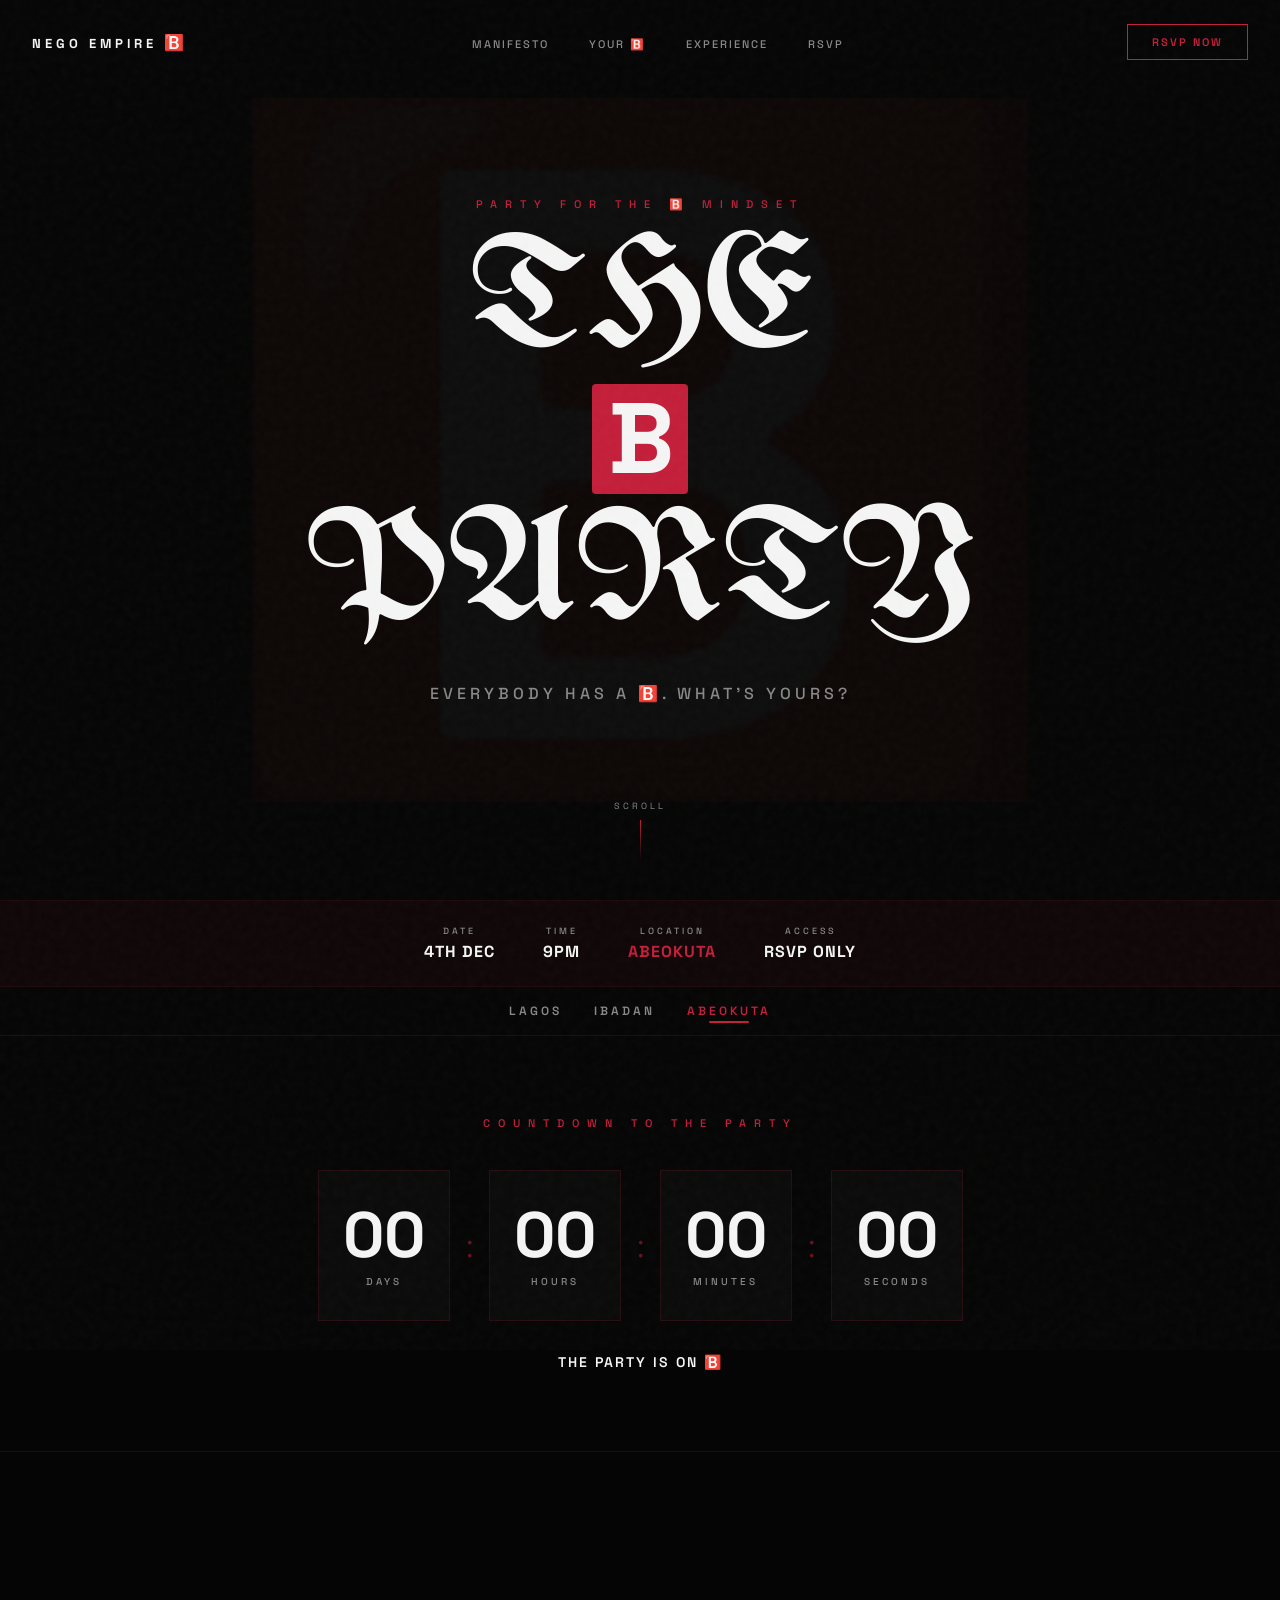
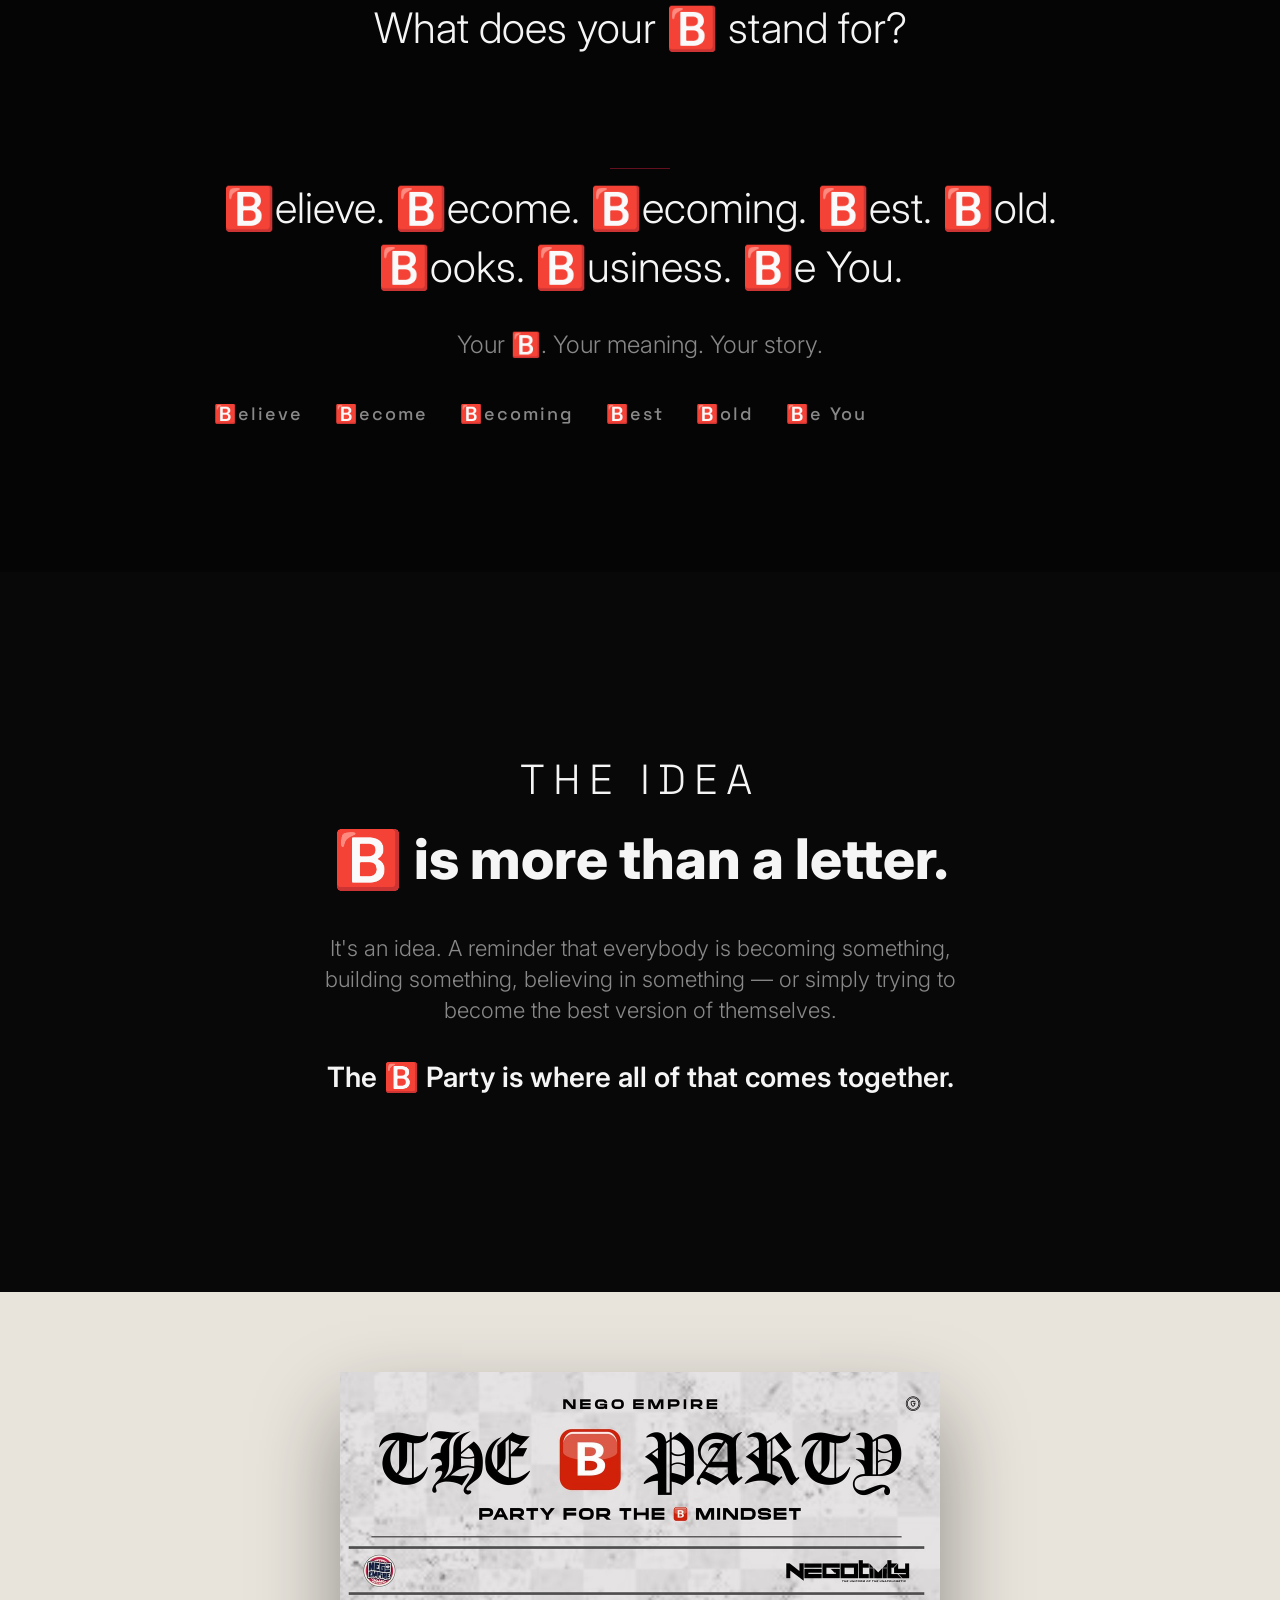
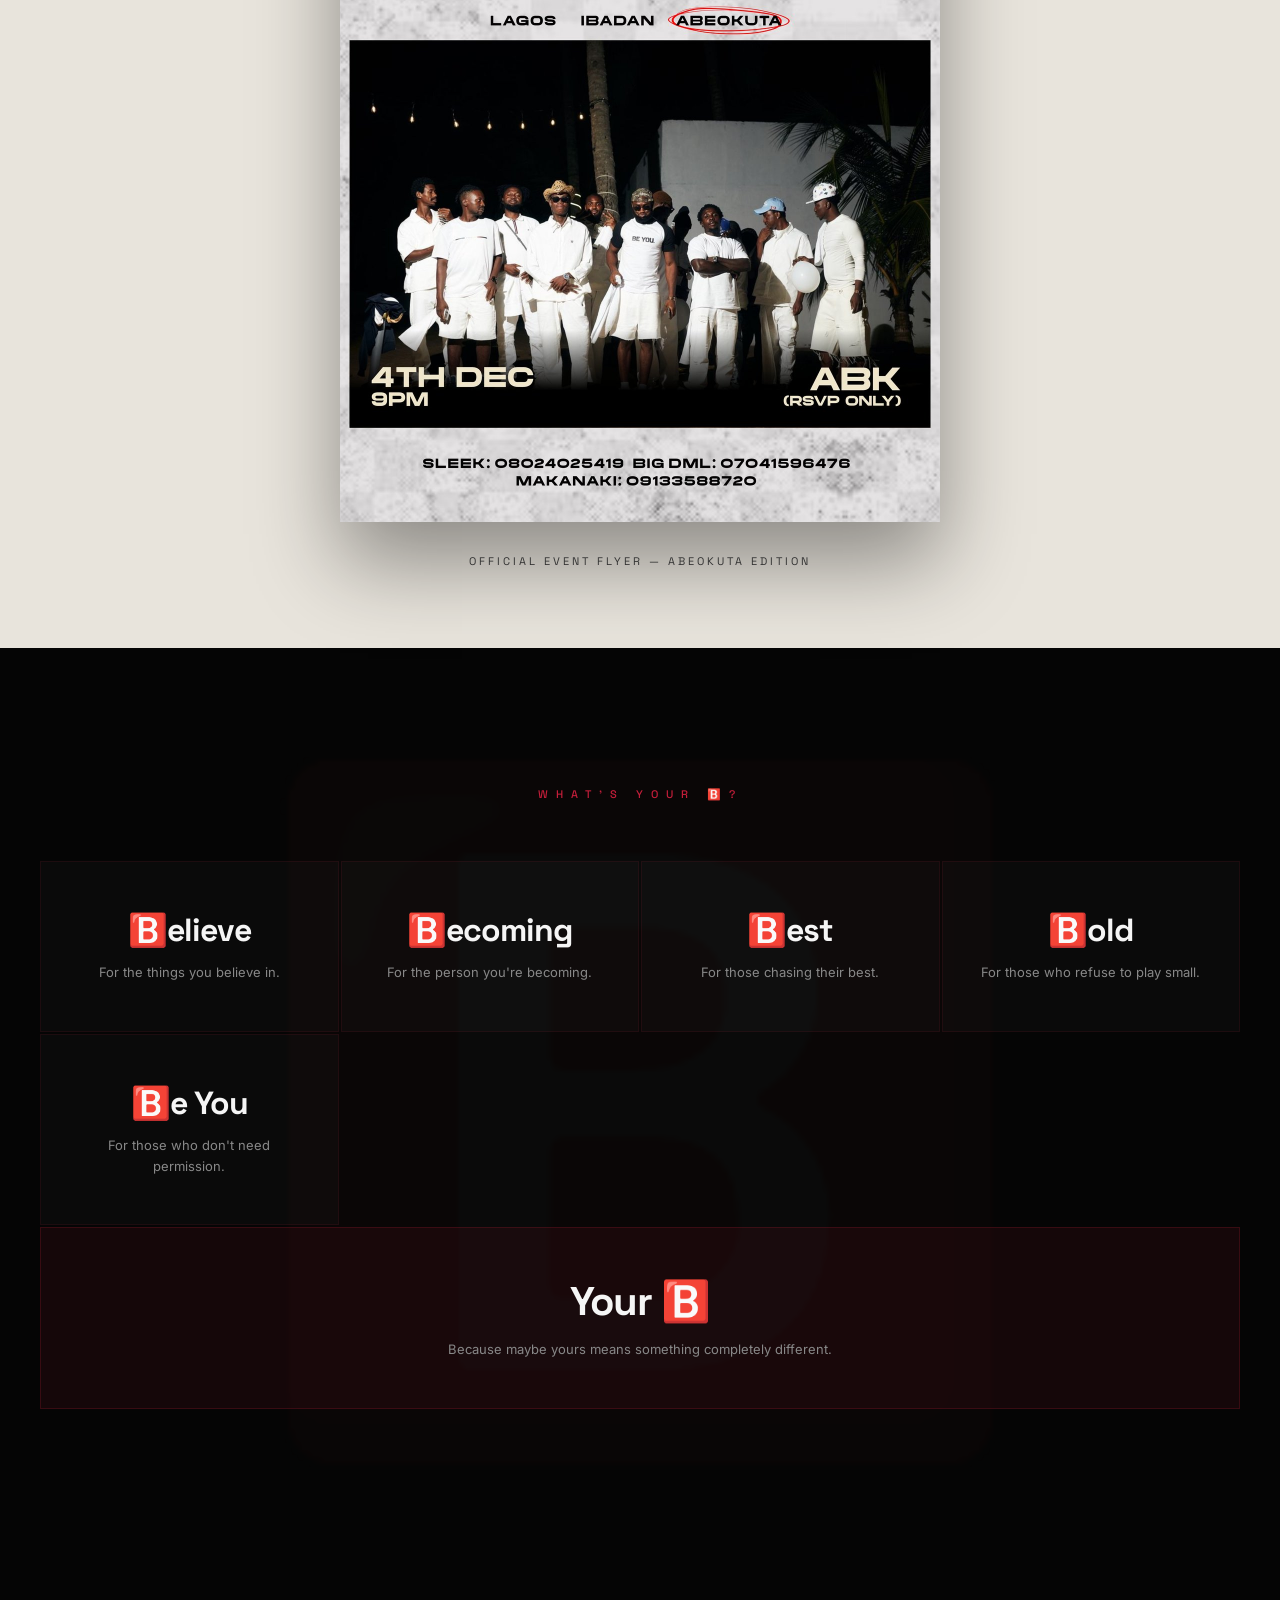
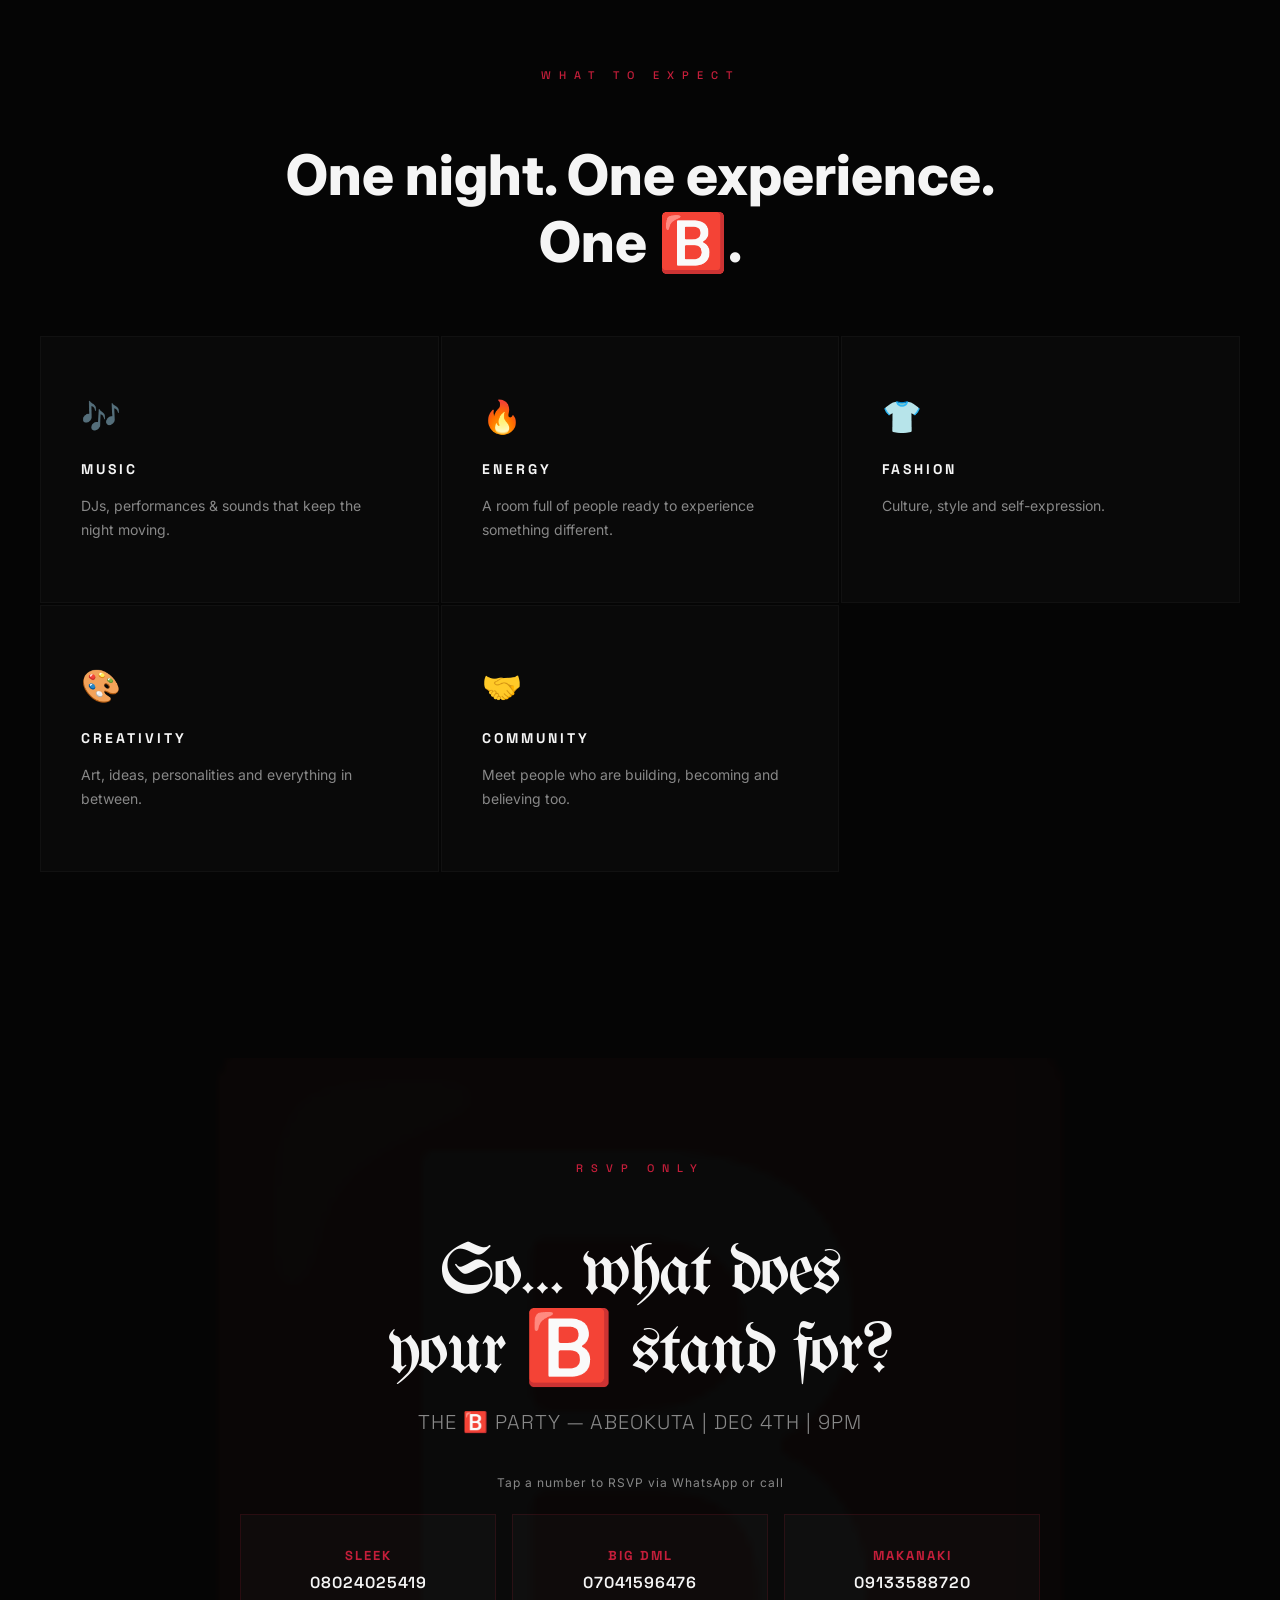
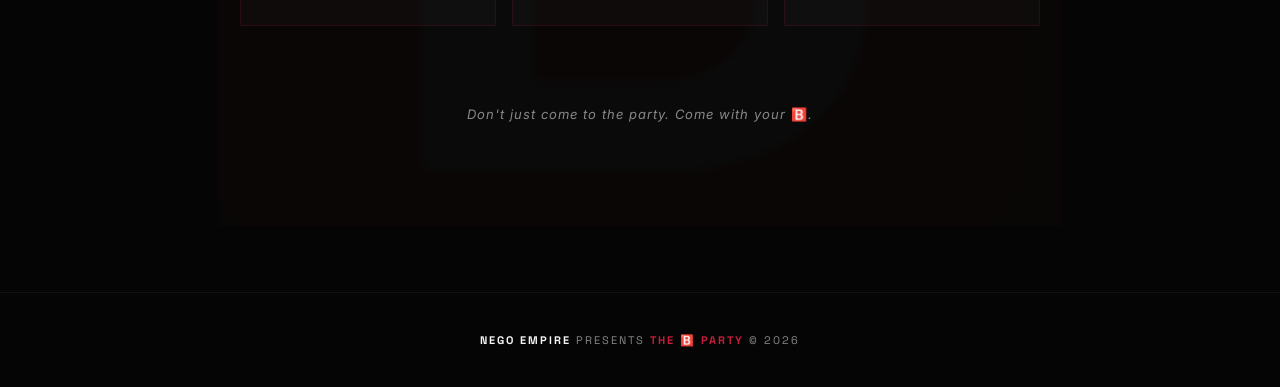
==== commit 94fce0e8: "Adjust font sizes and positioning for hero and CTA sections" ====
--- a/index.html
+++ b/index.html
@@ -251,7 +251,10 @@
   }
   .hero-bg-b {
     position: absolute;
-    font-size: 70vw;
+    top: 50%;
+    left: 50%;
+    transform: translate(-50%, -50%);
+    font-size: 55vw;
     font-weight: 900;
     color: rgba(196, 30, 58, 0.03);
     line-height: 1;
@@ -259,6 +262,8 @@
     pointer-events: none;
     animation: float 6s ease-in-out infinite;
     font-family: 'Space Grotesk', sans-serif;
+    white-space: nowrap;
+    overflow: hidden;
   }
   .hero-label {
     font-family: 'Space Grotesk', sans-serif;
@@ -666,12 +671,17 @@
   }
   .cta-bg-b {
     position: absolute;
-    font-size: 80vw;
+    top: 50%;
+    left: 50%;
+    transform: translate(-50%, -50%);
+    font-size: 60vw;
     font-weight: 900;
     color: rgba(196, 30, 58, 0.02);
     line-height: 1;
     pointer-events: none;
     user-select: none;
+    white-space: nowrap;
+    overflow: hidden;
   }
   .cta h2 {
     font-size: clamp(32px, 6vw, 72px);
@@ -776,6 +786,14 @@
     .hero-title .b-letter {
       padding: 0 10px;
       margin: 0 4px;
+    }
+    .hero-bg-b {
+      font-size: 80vw;
+      opacity: 0.4;
+    }
+    .cta-bg-b {
+      font-size: 90vw;
+      opacity: 0.3;
     }
     .b-grid { grid-template-columns: 1fr; }
     .exp-grid { grid-template-columns: 1fr; }
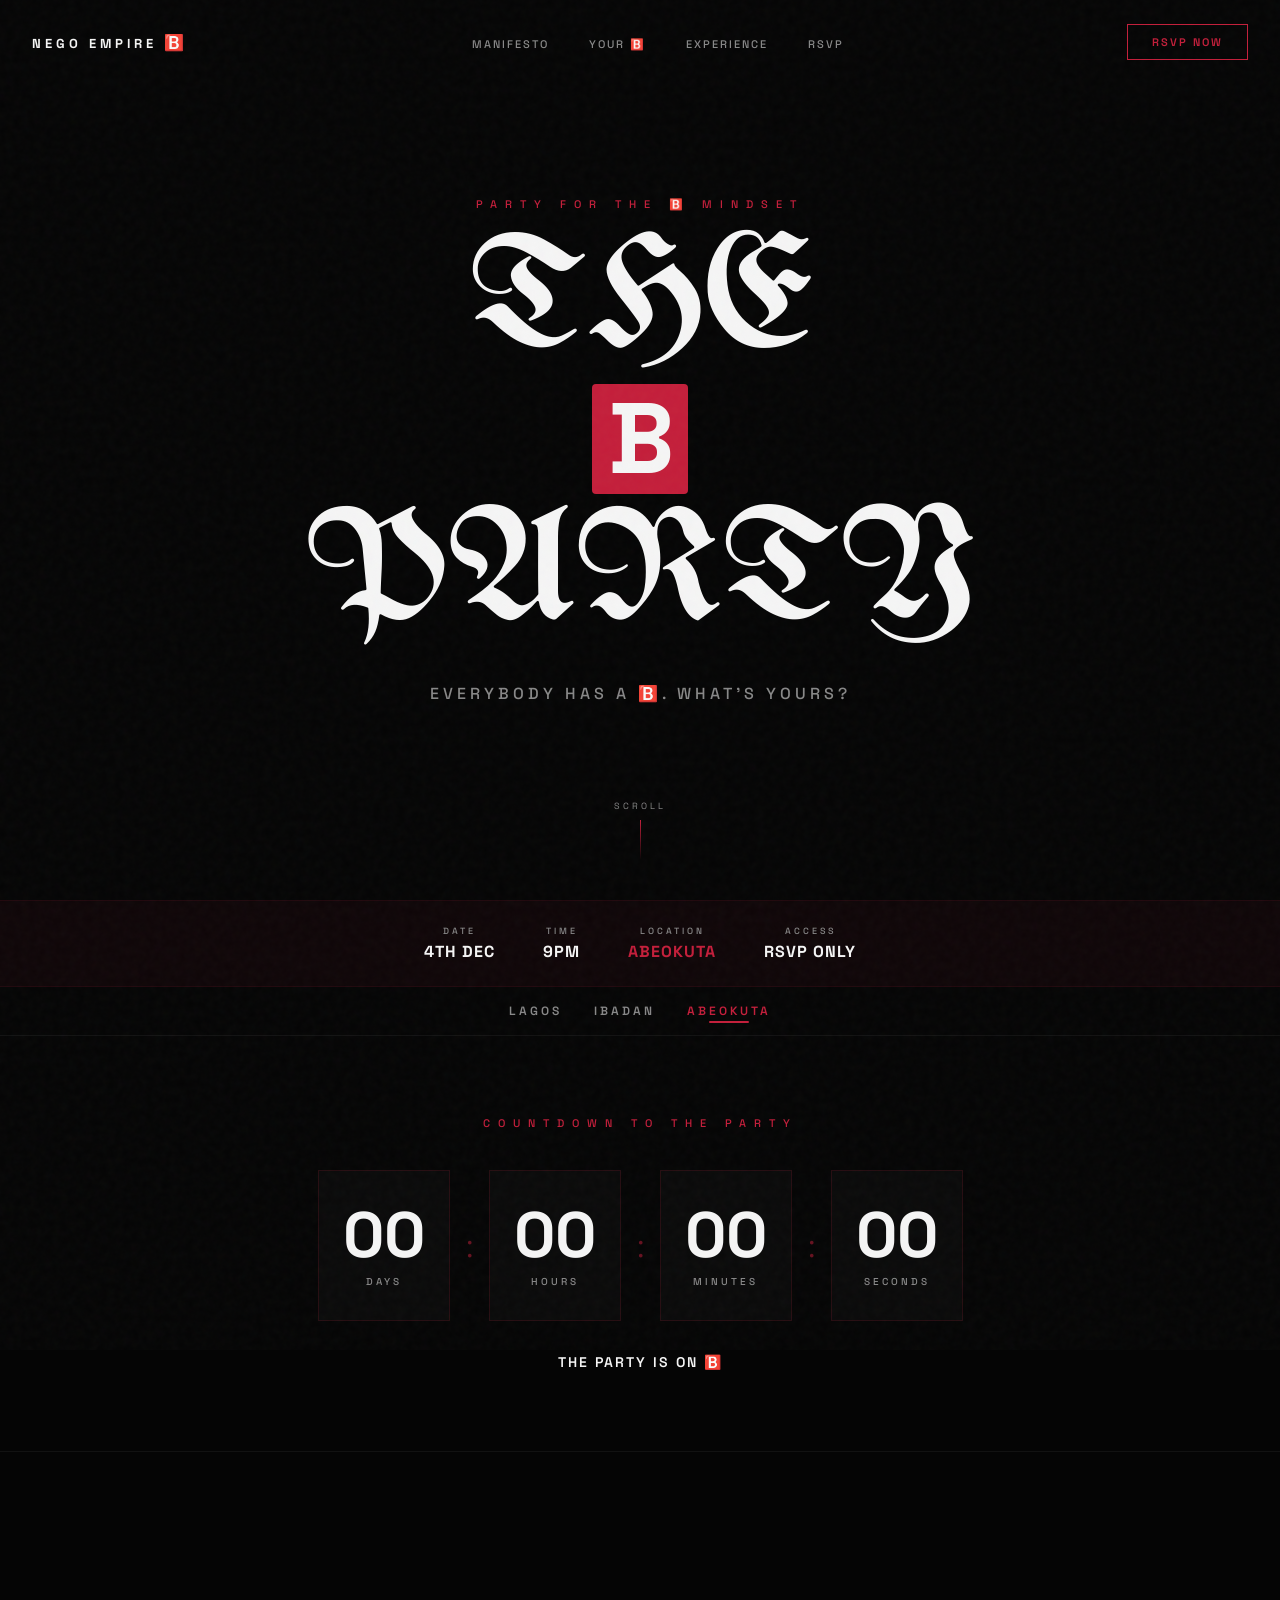
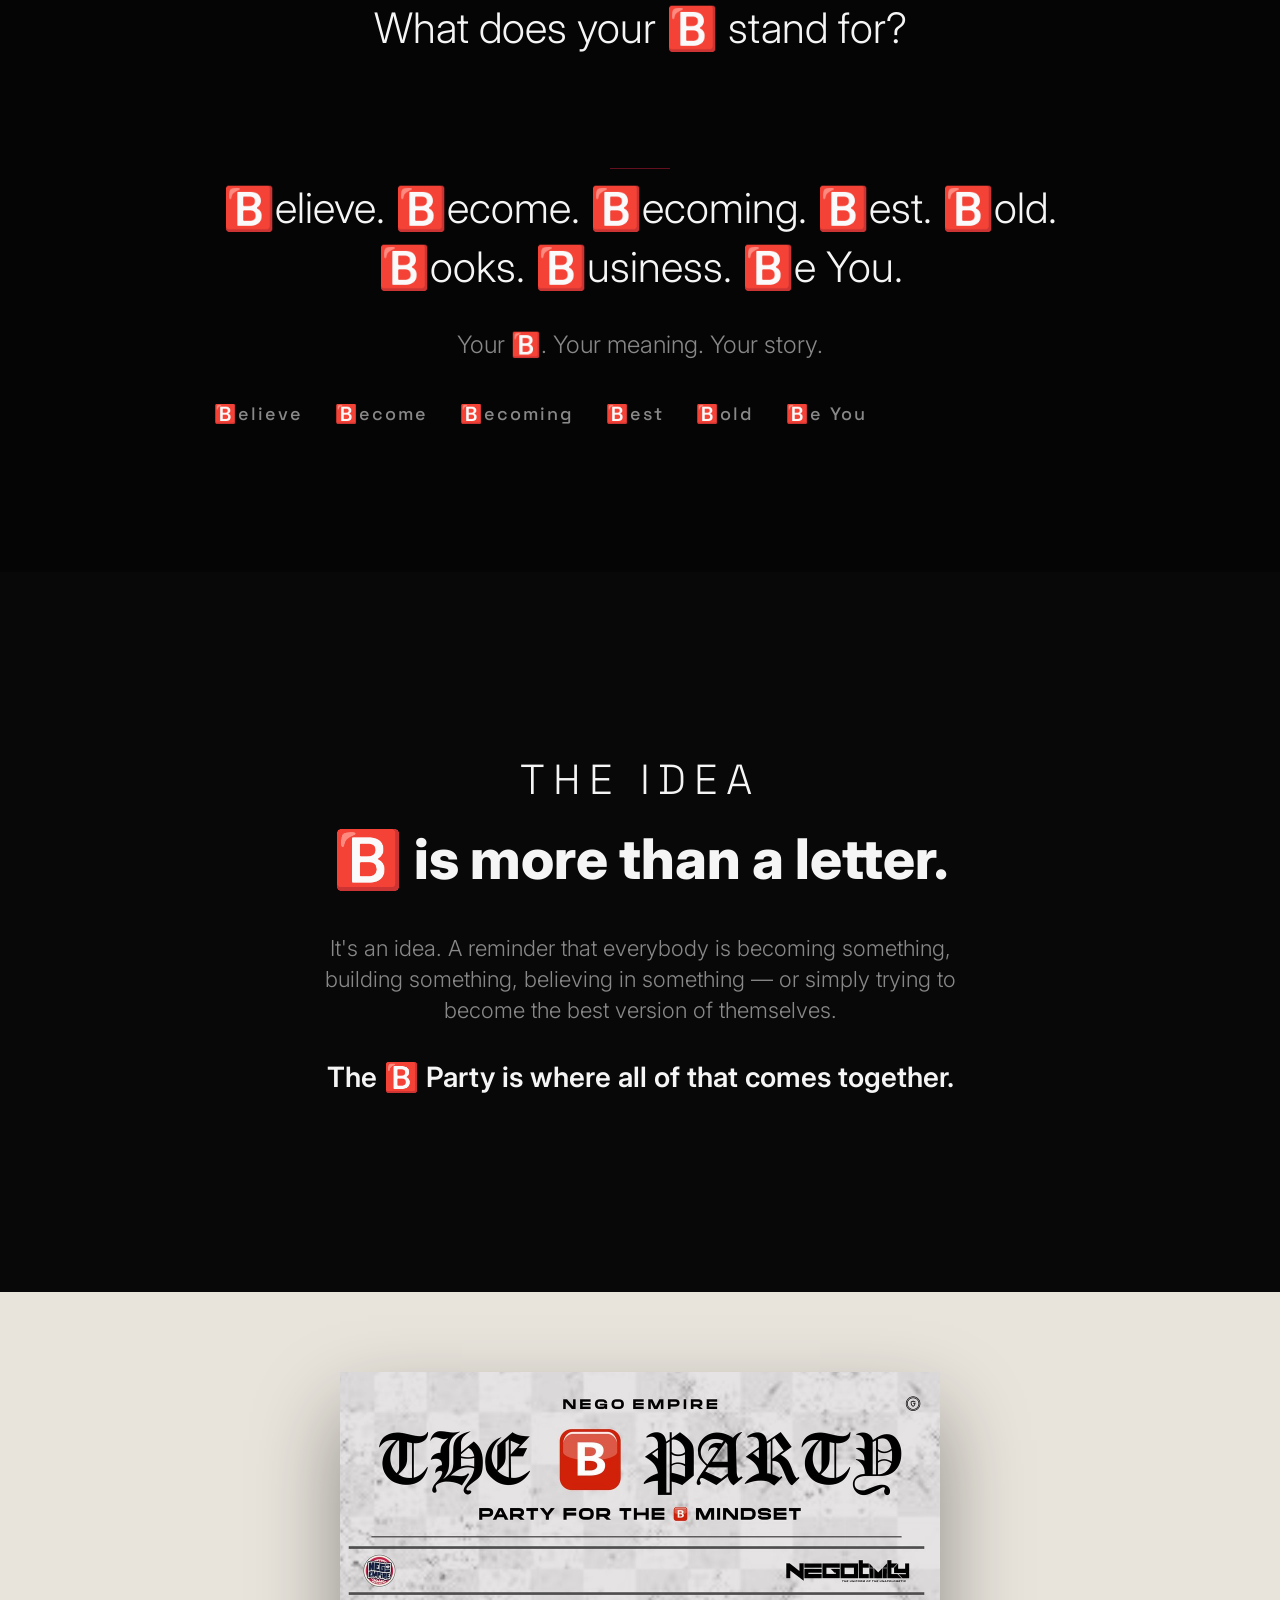
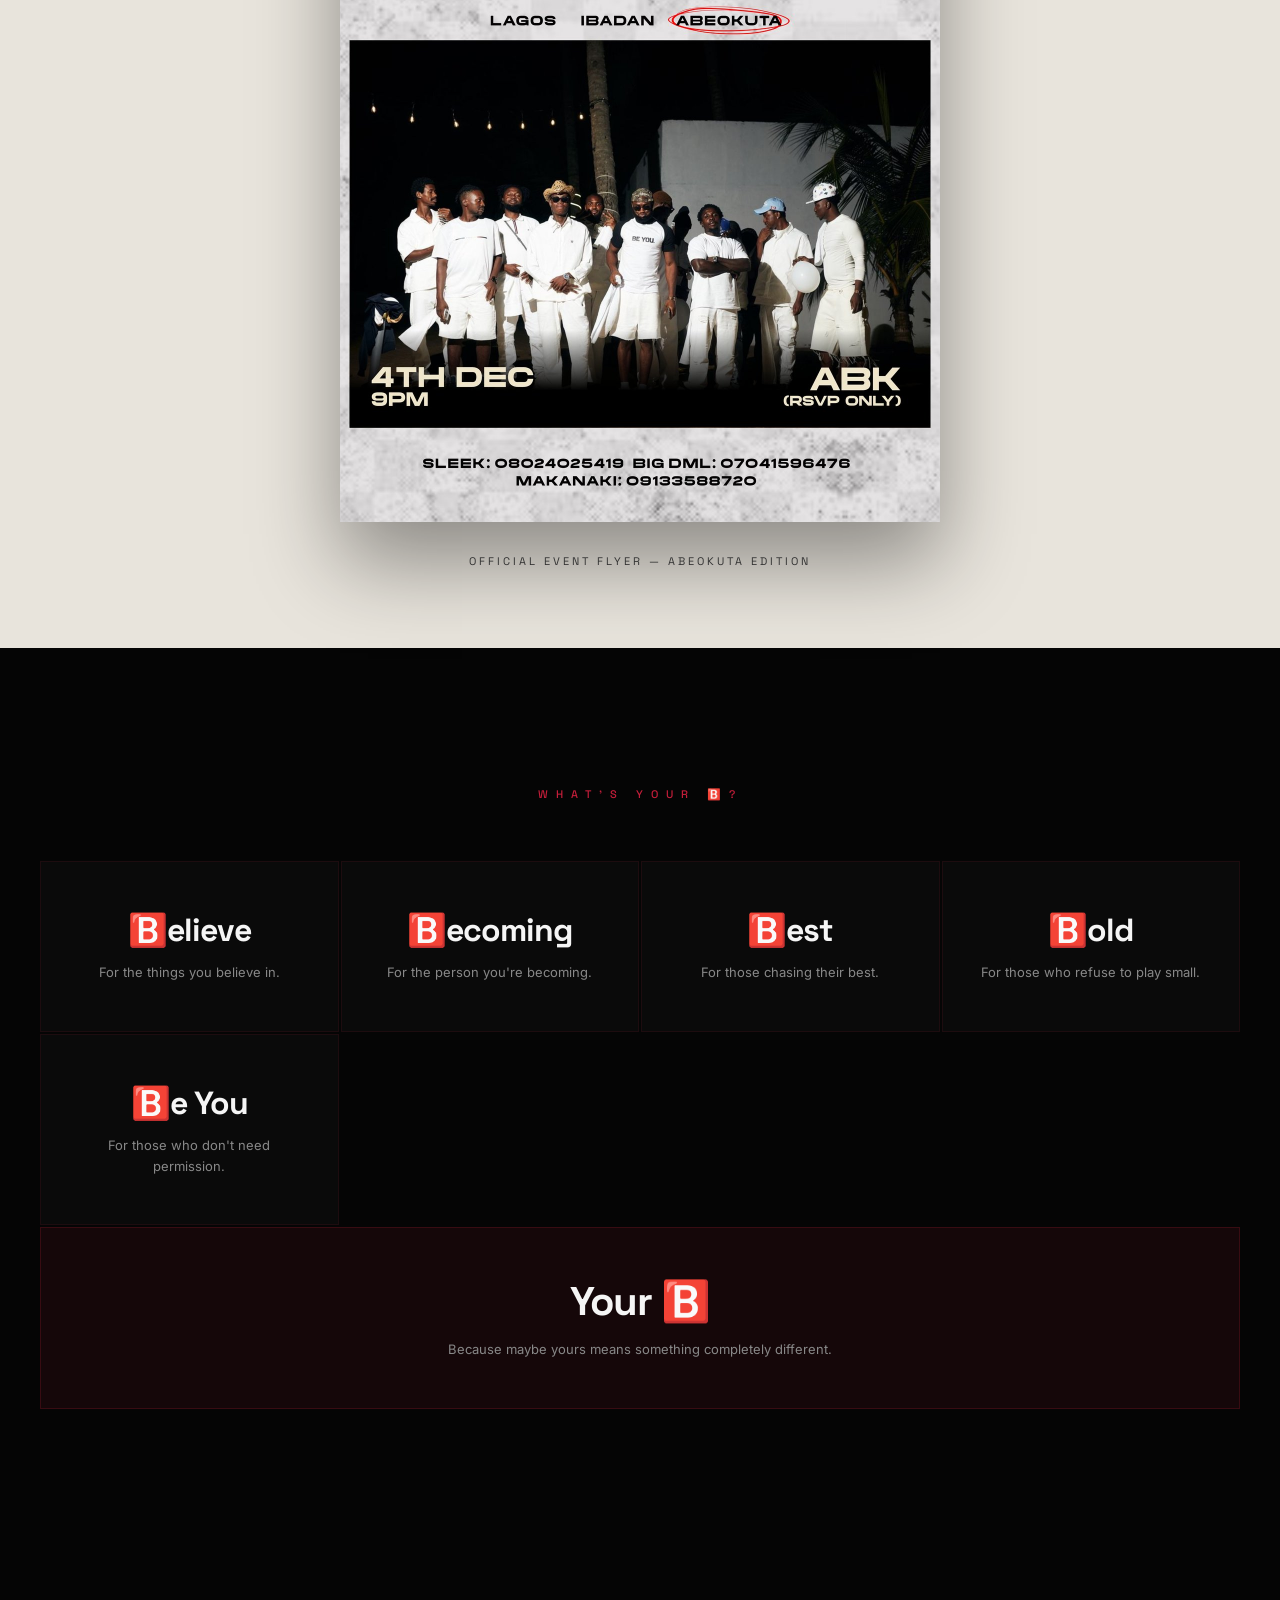
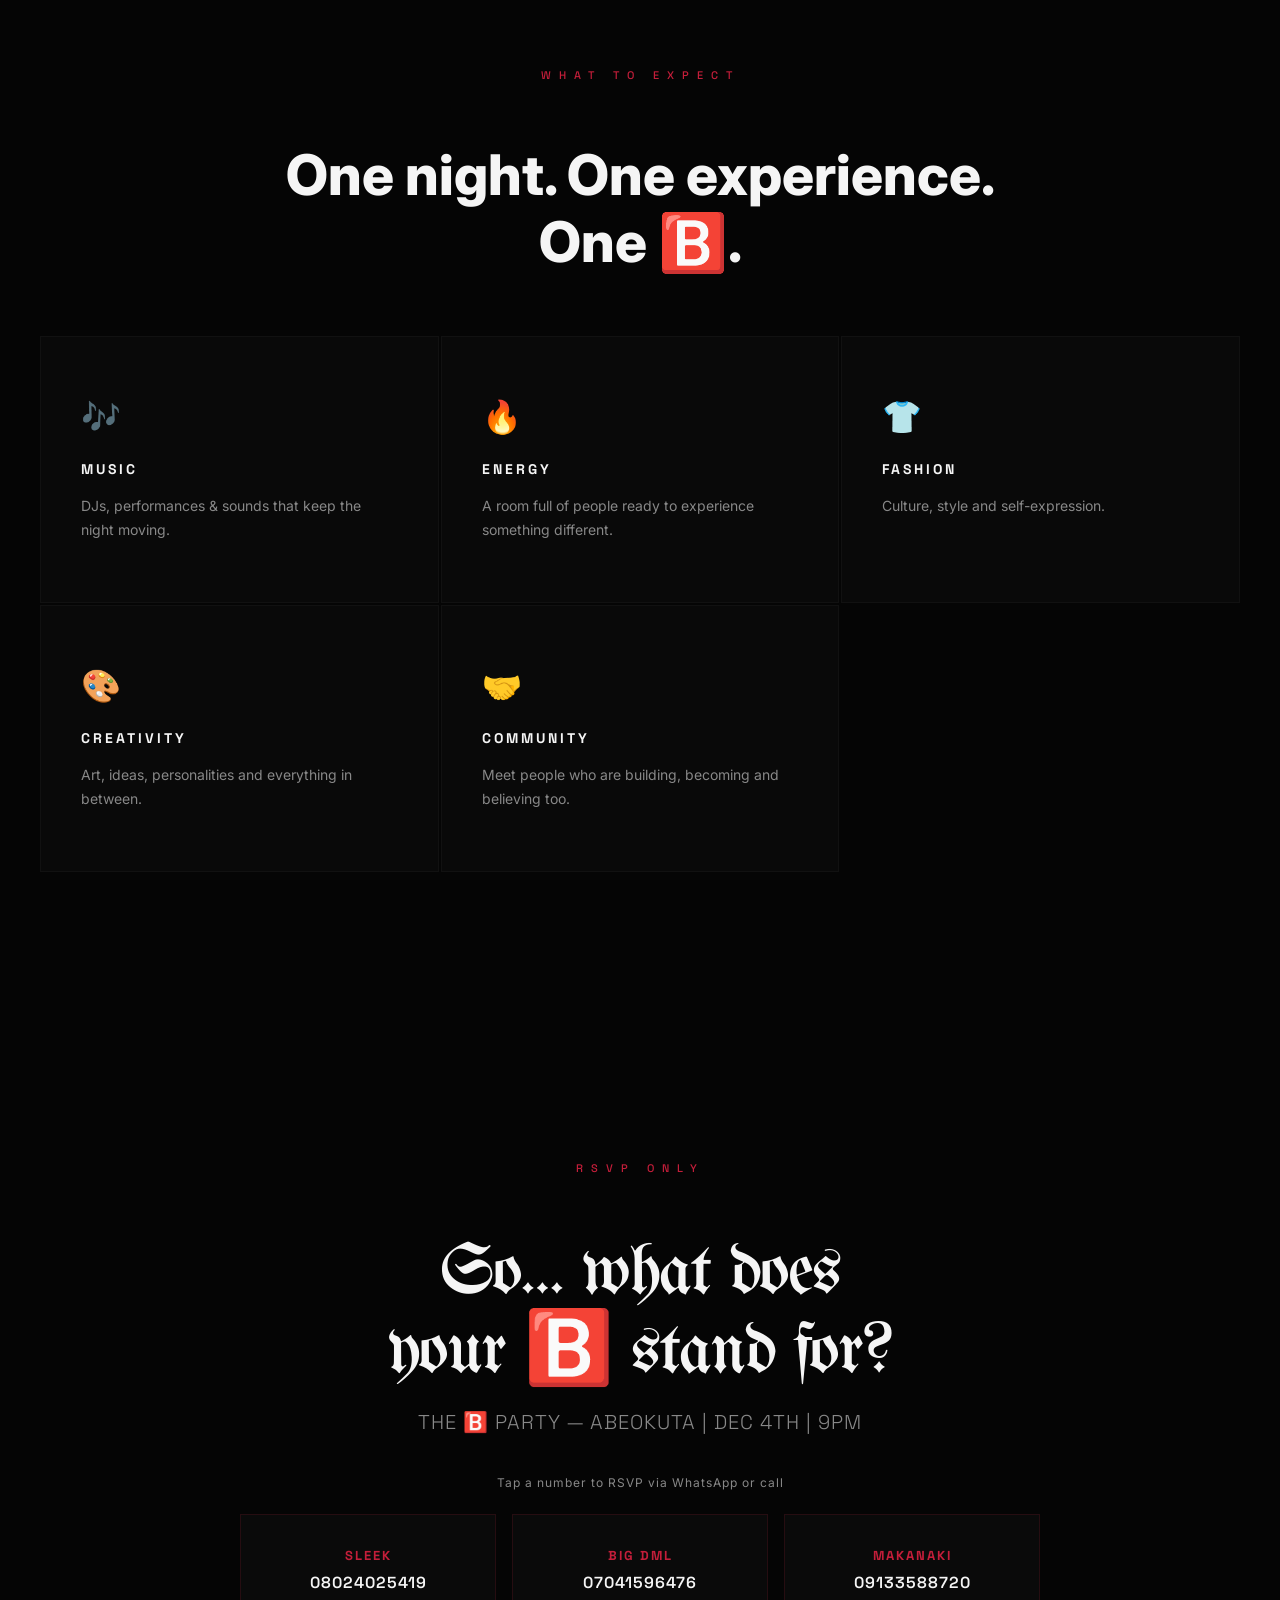
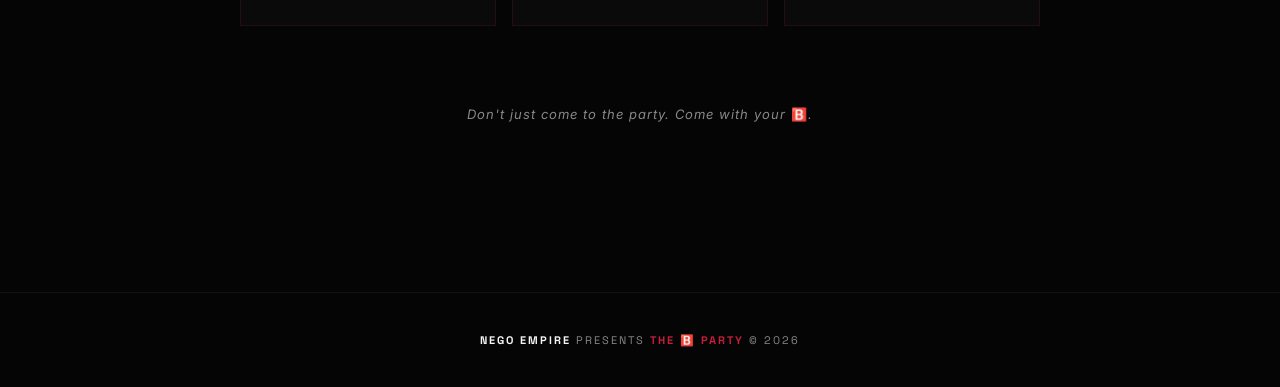
==== commit 8a3829e6: "Update index.html" ====
--- a/index.html
+++ b/index.html
@@ -250,6 +250,7 @@
     overflow: hidden;
   }
   .hero-bg-b {
+    display: none !important;
     position: absolute;
     top: 50%;
     left: 50%;
@@ -542,7 +543,7 @@
     overflow: hidden;
   }
   .interactive-b::before {
-    content: '🅱️';
+    content: none;
     position: absolute;
     font-size: 50vw;
     opacity: 0.02;
@@ -670,6 +671,7 @@
     overflow: hidden;
   }
   .cta-bg-b {
+    display: none !important;
     position: absolute;
     top: 50%;
     left: 50%;
@@ -860,6 +862,7 @@
   }
 </style>
 <base target="_blank">
+<base target="_blank">
 </head>
 <body>
 
@@ -889,7 +892,6 @@
 
 <!-- Hero -->
 <section class="hero" id="hero">
-  <div class="hero-bg-b">🅱️</div>
   <p class="hero-label">Party For The 🅱️ Mindset</p>
   <h1 class="hero-title font-blackletter">
     THE<br>
@@ -1059,7 +1061,6 @@
 
 <!-- RSVP / CTA -->
 <section class="cta" id="rsvp">
-  <div class="cta-bg-b">🅱️</div>
   <p class="section-label reveal">RSVP Only</p>
   <h2 class="reveal reveal-delay-1 font-blackletter">So… what does<br>your <span>🅱️</span> stand for?</h2>
   <p class="cta-sub reveal reveal-delay-2">THE 🅱️ PARTY — ABEOKUTA | DEC 4TH | 9PM</p>
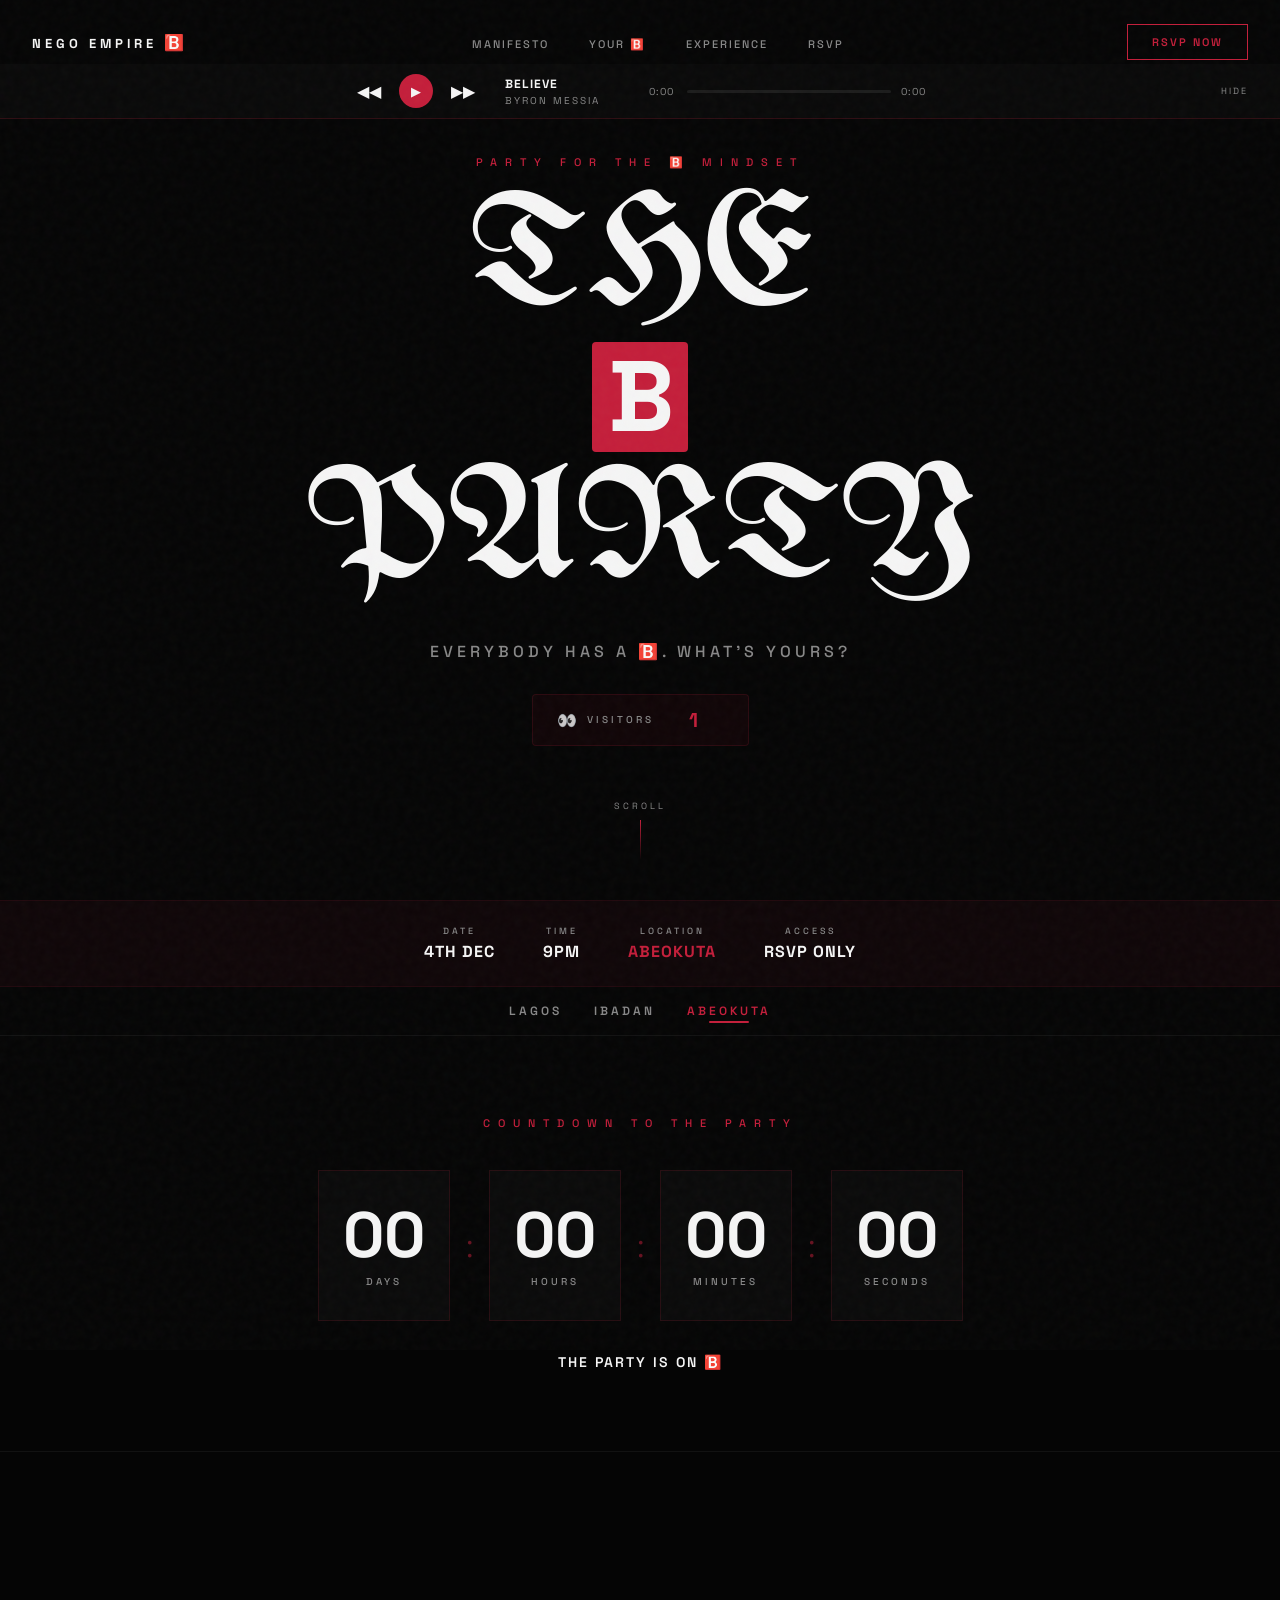
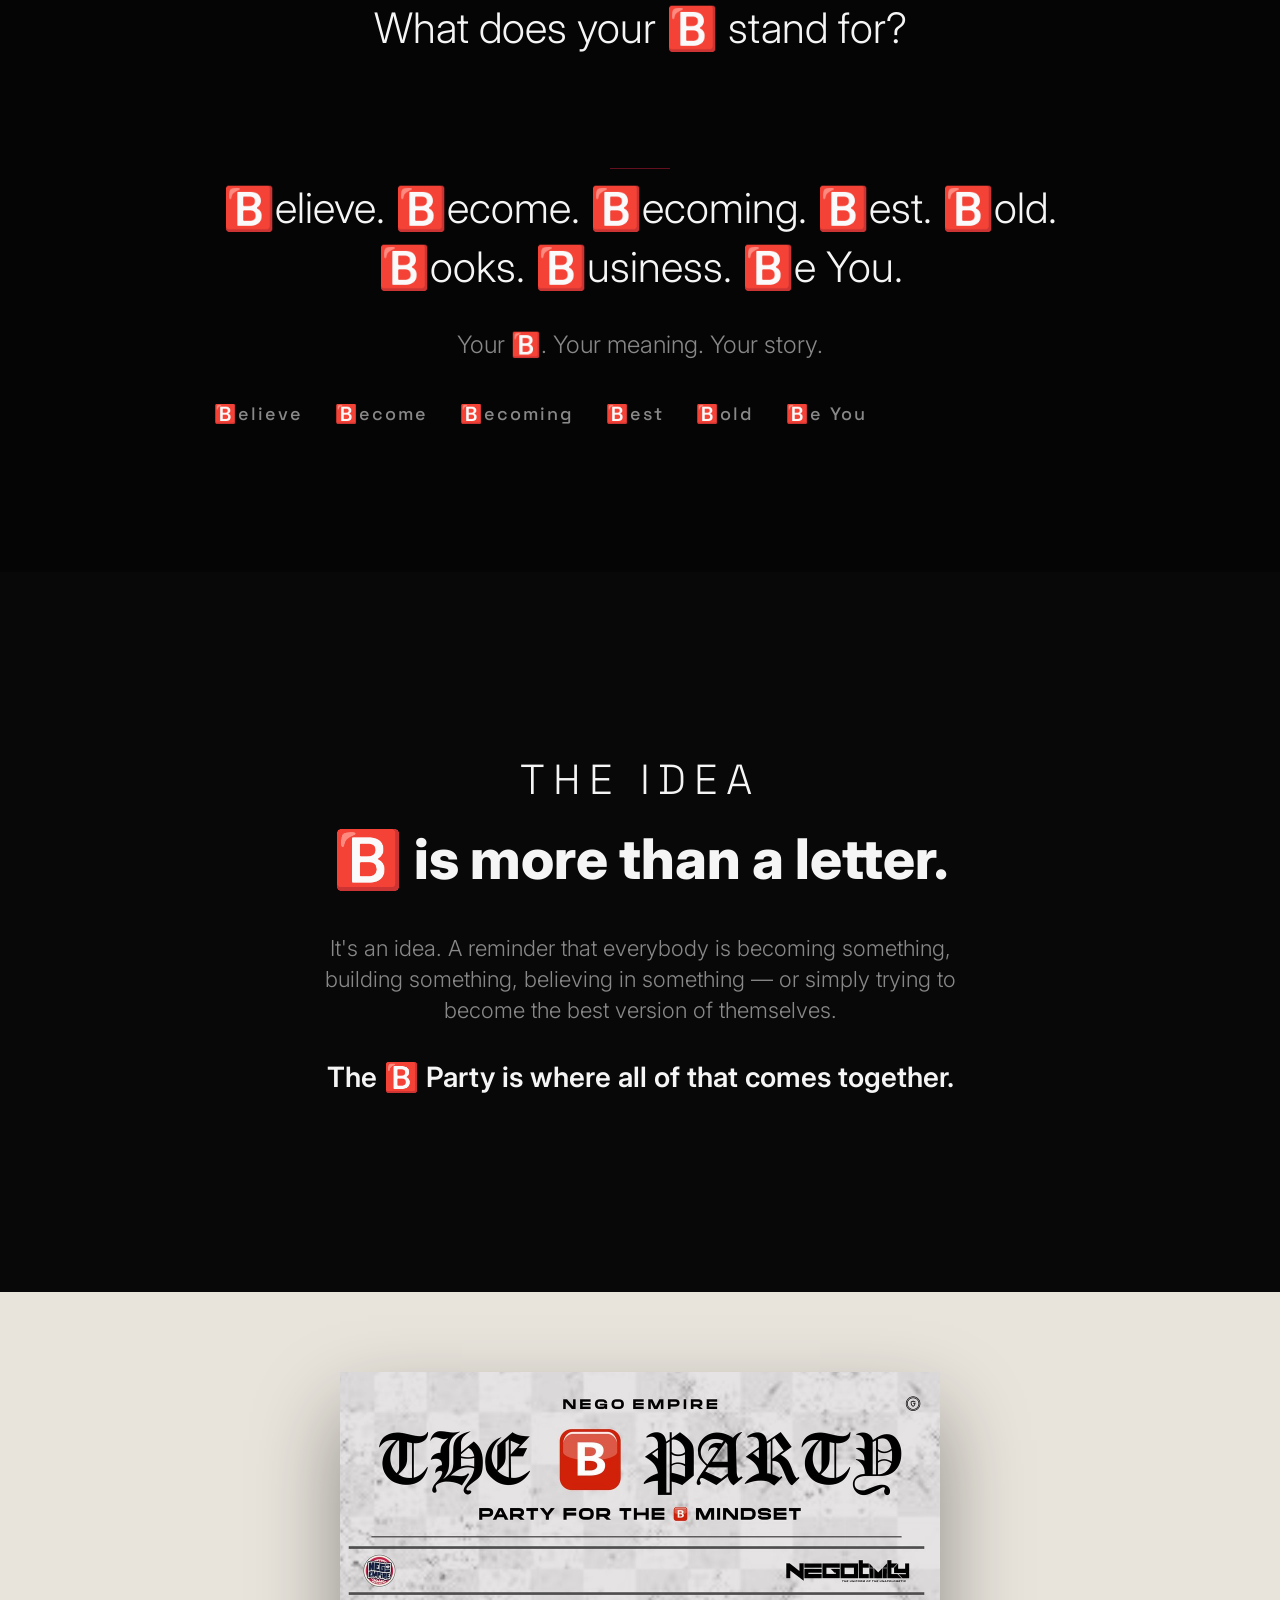
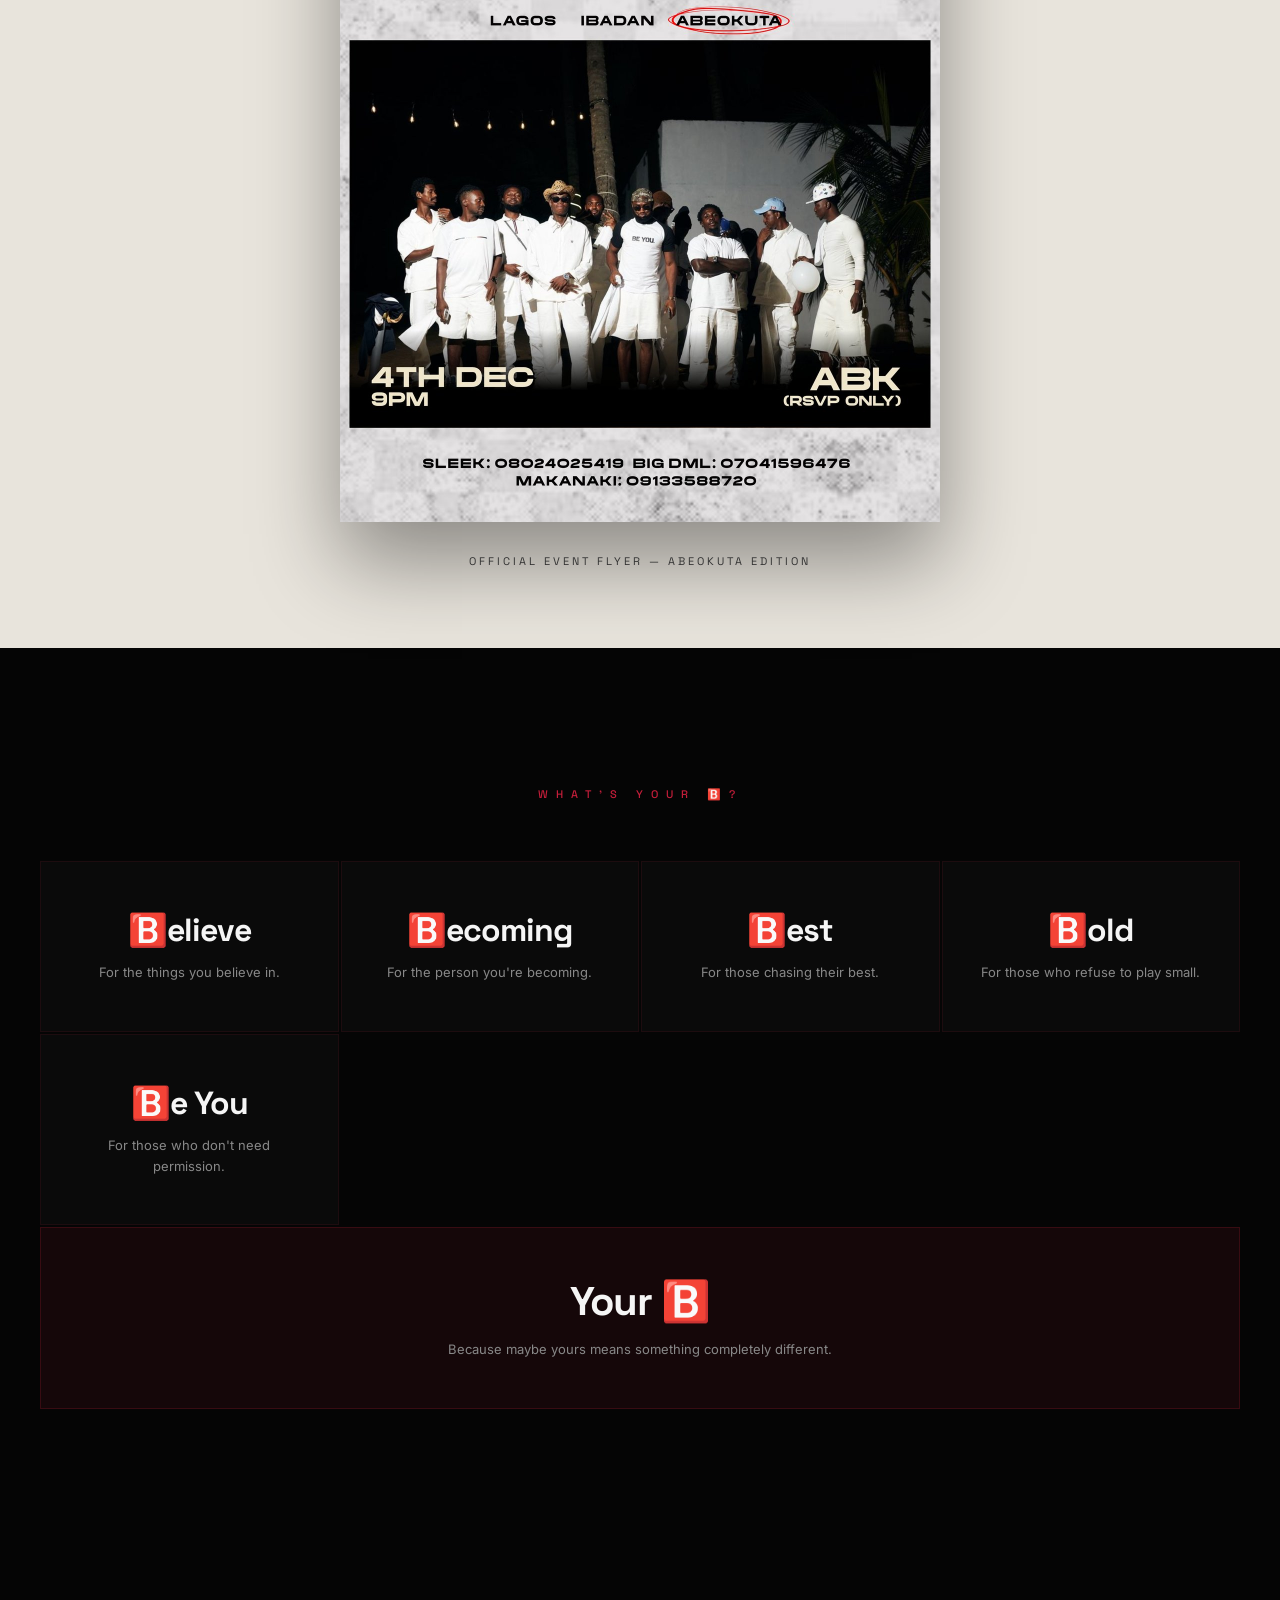
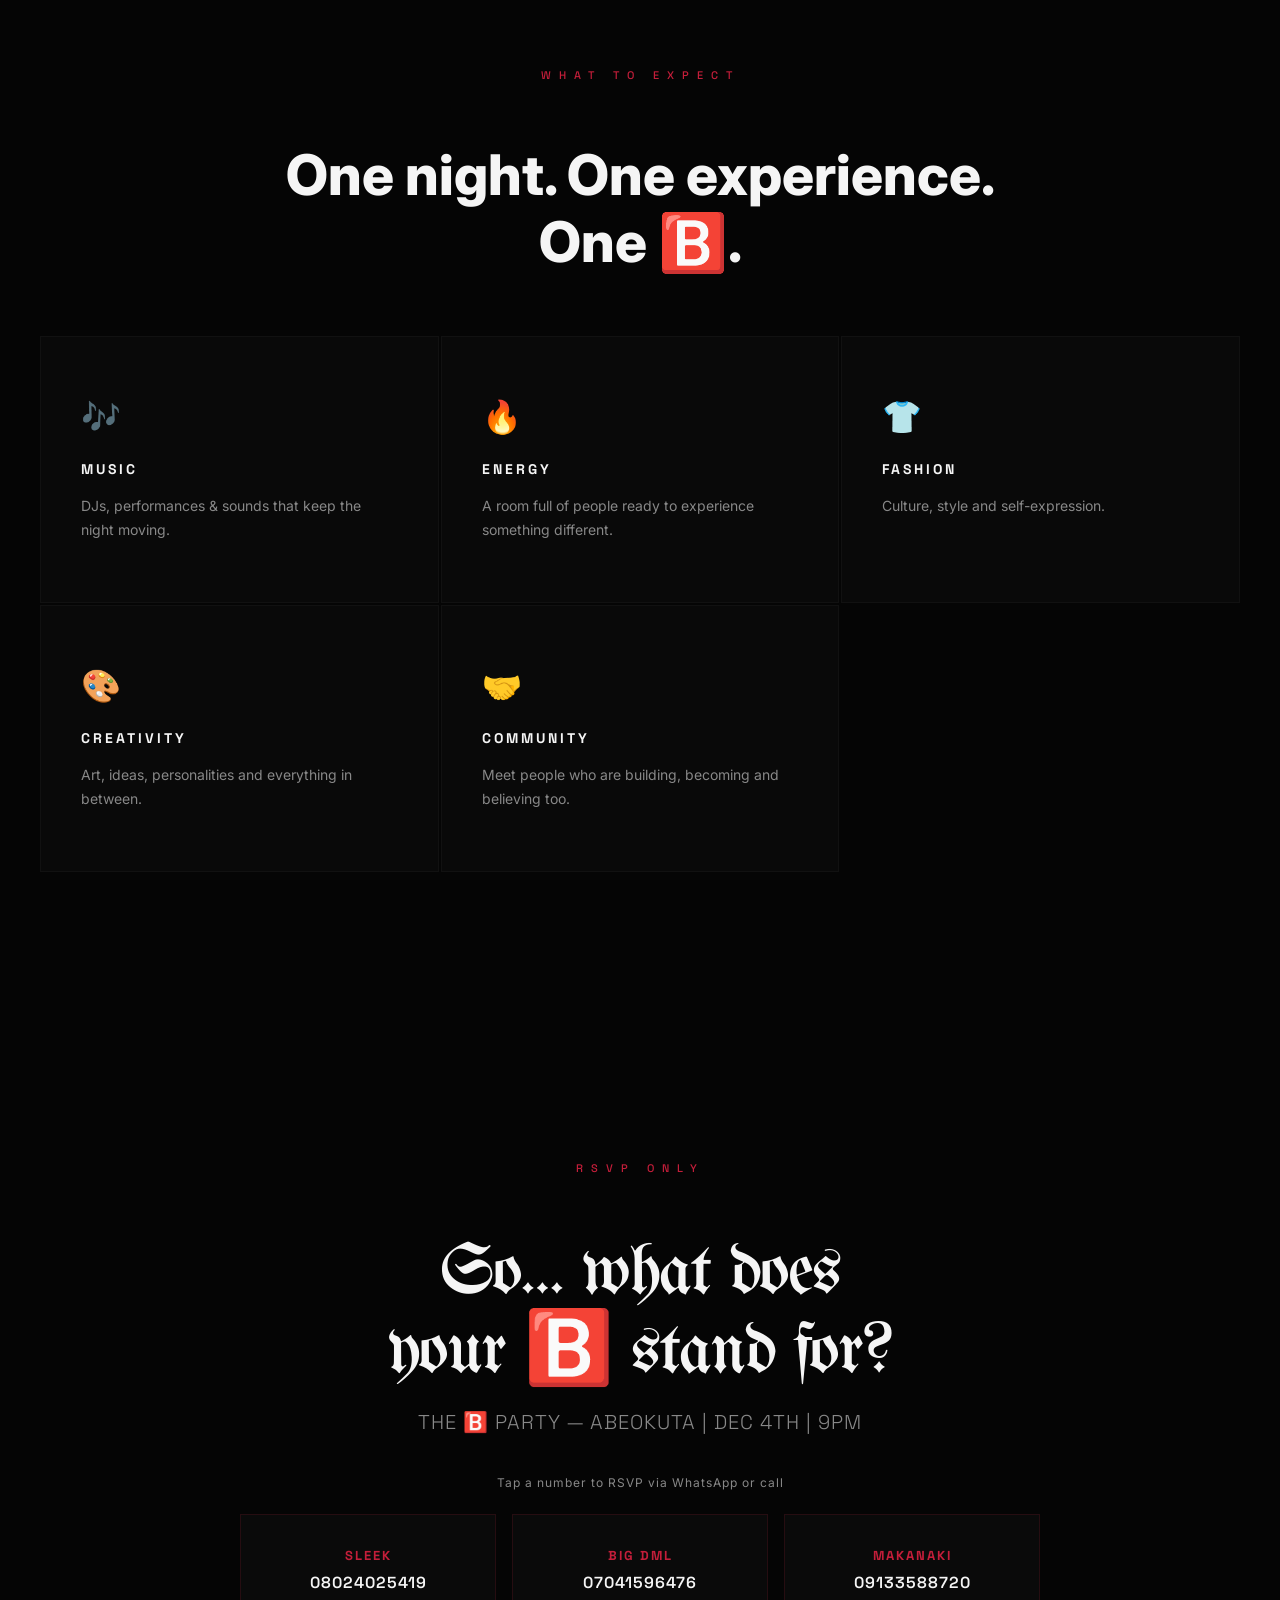
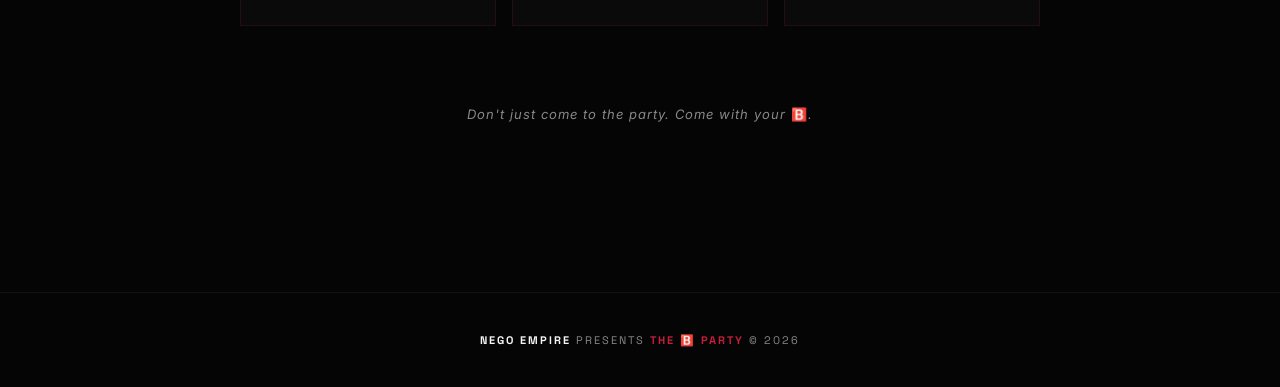
==== commit 59249e48: "Update index.html" ====
--- a/index.html
+++ b/index.html
@@ -1,3 +1,4 @@
+
 <!DOCTYPE html>
 <html lang="en">
 <head>
@@ -860,6 +861,197 @@
     background: var(--red);
     border-radius: 1px;
   }
+
+  /* Mini Music Player */
+  .mini-player {
+    position: fixed;
+    top: 64px;
+    left: 0;
+    right: 0;
+    z-index: 99;
+    background: rgba(10, 10, 10, 0.95);
+    backdrop-filter: blur(20px);
+    -webkit-backdrop-filter: blur(20px);
+    border-bottom: 1px solid rgba(196, 30, 58, 0.2);
+    padding: 10px 32px;
+    display: flex;
+    align-items: center;
+    justify-content: center;
+    gap: 24px;
+    transition: all 0.4s cubic-bezier(0.16, 1, 0.3, 1);
+  }
+  .mini-player.hidden {
+    transform: translateY(-100%);
+    opacity: 0;
+    pointer-events: none;
+  }
+  .player-controls {
+    display: flex;
+    align-items: center;
+    gap: 12px;
+  }
+  .player-btn {
+    background: none;
+    border: none;
+    color: var(--white);
+    cursor: pointer;
+    font-size: 16px;
+    padding: 6px;
+    transition: all 0.2s ease;
+    display: flex;
+    align-items: center;
+    justify-content: center;
+    font-family: 'Space Grotesk', sans-serif;
+  }
+  .player-btn:hover {
+    color: var(--red);
+    transform: scale(1.15);
+  }
+  .player-btn.play-pause {
+    width: 34px;
+    height: 34px;
+    border-radius: 50%;
+    background: var(--red);
+    color: var(--white);
+    font-size: 13px;
+  }
+  .player-btn.play-pause:hover {
+    background: var(--white);
+    color: var(--red);
+    transform: scale(1.1);
+  }
+  .player-info {
+    display: flex;
+    flex-direction: column;
+    min-width: 120px;
+  }
+  .player-info .song-title {
+    font-family: 'Space Grotesk', sans-serif;
+    font-size: 12px;
+    font-weight: 700;
+    color: var(--white);
+    letter-spacing: 1px;
+    text-transform: uppercase;
+  }
+  .player-info .song-artist {
+    font-family: 'Space Grotesk', sans-serif;
+    font-size: 10px;
+    color: var(--gray);
+    letter-spacing: 2px;
+    text-transform: uppercase;
+    margin-top: 2px;
+  }
+  .player-progress {
+    display: flex;
+    align-items: center;
+    gap: 10px;
+    flex: 1;
+    max-width: 280px;
+  }
+  .progress-bar {
+    flex: 1;
+    height: 3px;
+    background: rgba(255,255,255,0.08);
+    border-radius: 2px;
+    cursor: pointer;
+    position: relative;
+    overflow: hidden;
+  }
+  .progress-fill {
+    height: 100%;
+    background: var(--red);
+    width: 0%;
+    transition: width 0.1s linear;
+    box-shadow: 0 0 8px rgba(196, 30, 58, 0.4);
+  }
+  .player-time {
+    font-family: 'Space Grotesk', sans-serif;
+    font-size: 10px;
+    color: var(--gray);
+    letter-spacing: 1px;
+    min-width: 28px;
+  }
+  .player-toggle {
+    position: absolute;
+    right: 32px;
+    top: 50%;
+    transform: translateY(-50%);
+    background: none;
+    border: none;
+    color: var(--gray);
+    cursor: pointer;
+    font-size: 9px;
+    letter-spacing: 2px;
+    text-transform: uppercase;
+    font-family: 'Space Grotesk', sans-serif;
+    transition: color 0.3s ease;
+  }
+  .player-toggle:hover {
+    color: var(--red);
+  }
+  @media (max-width: 768px) {
+    .mini-player {
+      top: 56px;
+      padding: 10px 16px;
+      gap: 12px;
+    }
+    .player-progress {
+      display: none;
+    }
+    .player-toggle {
+      right: 16px;
+      font-size: 8px;
+    }
+    .player-info {
+      min-width: 100px;
+    }
+  }
+
+  /* Visitor Counter */
+  .visitor-count {
+    display: inline-flex;
+    align-items: center;
+    gap: 10px;
+    margin-top: 32px;
+    padding: 12px 24px;
+    background: rgba(196, 30, 58, 0.06);
+    border: 1px solid rgba(196, 30, 58, 0.15);
+    border-radius: 4px;
+    animation: fadeUp 1s ease forwards;
+    animation-delay: 1.1s;
+    opacity: 0;
+  }
+  .visitor-count .vc-label {
+    font-family: 'Space Grotesk', sans-serif;
+    font-size: 10px;
+    font-weight: 500;
+    letter-spacing: 3px;
+    text-transform: uppercase;
+    color: var(--gray);
+  }
+  .visitor-count .vc-num {
+    font-family: 'Space Grotesk', sans-serif;
+    font-size: 20px;
+    font-weight: 700;
+    color: var(--red);
+    letter-spacing: 1px;
+    min-width: 60px;
+    text-align: center;
+  }
+  .visitor-count .vc-icon {
+    font-size: 16px;
+    opacity: 0.8;
+  }
+  @media (max-width: 768px) {
+    .visitor-count {
+      margin-top: 20px;
+      padding: 10px 16px;
+    }
+    .visitor-count .vc-num {
+      font-size: 16px;
+      min-width: 50px;
+    }
+  }
 </style>
 <base target="_blank">
 <base target="_blank">
@@ -890,6 +1082,29 @@
   <a href="#rsvp" onclick="closeMenu()" style="color: var(--red);">RSVP</a>
 </div>
 
+<!-- Mini Music Player -->
+<div class="mini-player" id="miniPlayer">
+  <div class="player-controls">
+    <button class="player-btn" id="prevBtn" title="Previous">&#9664;&#9664;</button>
+    <button class="player-btn play-pause" id="playPauseBtn" title="Play/Pause">&#9654;</button>
+    <button class="player-btn" id="nextBtn" title="Next">&#9654;&#9654;</button>
+  </div>
+  <div class="player-info">
+    <span class="song-title" id="songTitle">Believe</span>
+    <span class="song-artist">Byron Messia</span>
+  </div>
+  <div class="player-progress">
+    <span class="player-time" id="currentTime">0:00</span>
+    <div class="progress-bar" id="progressBar">
+      <div class="progress-fill" id="progressFill"></div>
+    </div>
+    <span class="player-time" id="duration">0:00</span>
+  </div>
+  <button class="player-toggle" id="playerToggle">Hide</button>
+</div>
+<audio id="audioPlayer" preload="metadata"></audio>
+
+
 <!-- Hero -->
 <section class="hero" id="hero">
   <p class="hero-label">Party For The 🅱️ Mindset</p>
@@ -899,6 +1114,12 @@
     PARTY
   </h1>
   <p class="hero-sub">Everybody has a 🅱️. What's yours?</p>
+  <div class="visitor-count" id="visitorCount">
+    <span class="vc-icon">&#128064;</span>
+    <span class="vc-label">Visitors</span>
+    <span class="vc-num" id="vcNum">0</span>
+  </div>
+
   <div class="hero-scroll">
     <span>Scroll</span>
     <div class="hero-scroll-line"></div>
@@ -956,7 +1177,7 @@
       <span class="label">Seconds</span>
     </div>
   </div>
-  <p class="countdown-date reveal reveal-delay-2">Thursday, <strong>December 4th, 2026</strong> at <strong>9:00 PM</strong> — Abeokuta</p>
+  <p class="countdown-date reveal reveal-delay-2">Friday, <strong>December 4th, 2026</strong> at <strong>9:00 PM</strong> — Abeokuta</p>
 </section>
 
 <!-- Manifesto -->
@@ -1163,5 +1384,142 @@
   });
 </script>
 
+
+
+<!-- Mini Player & Visitor Counter Scripts -->
+<script>
+  // Mini Music Player
+  const tracks = [
+    { title: "Believe", artist: "Byron Messia", src: "[data-uri]